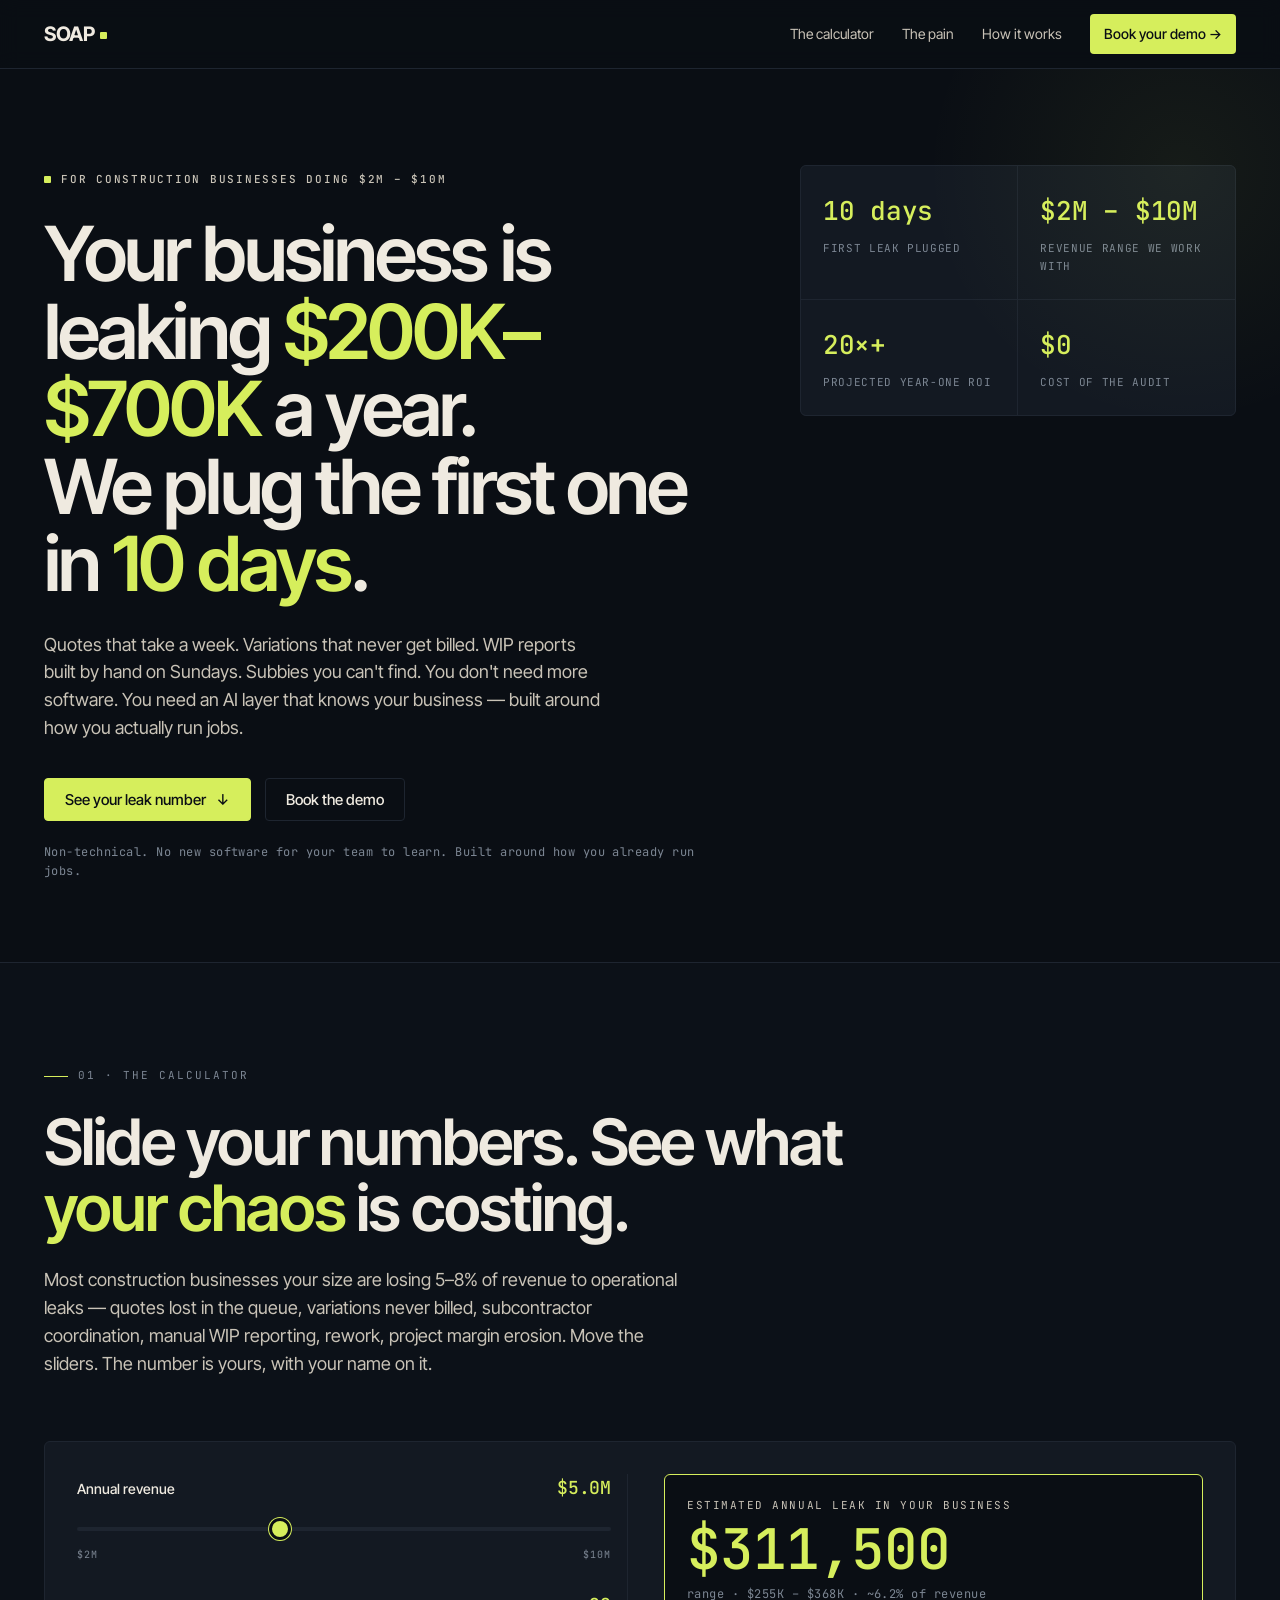
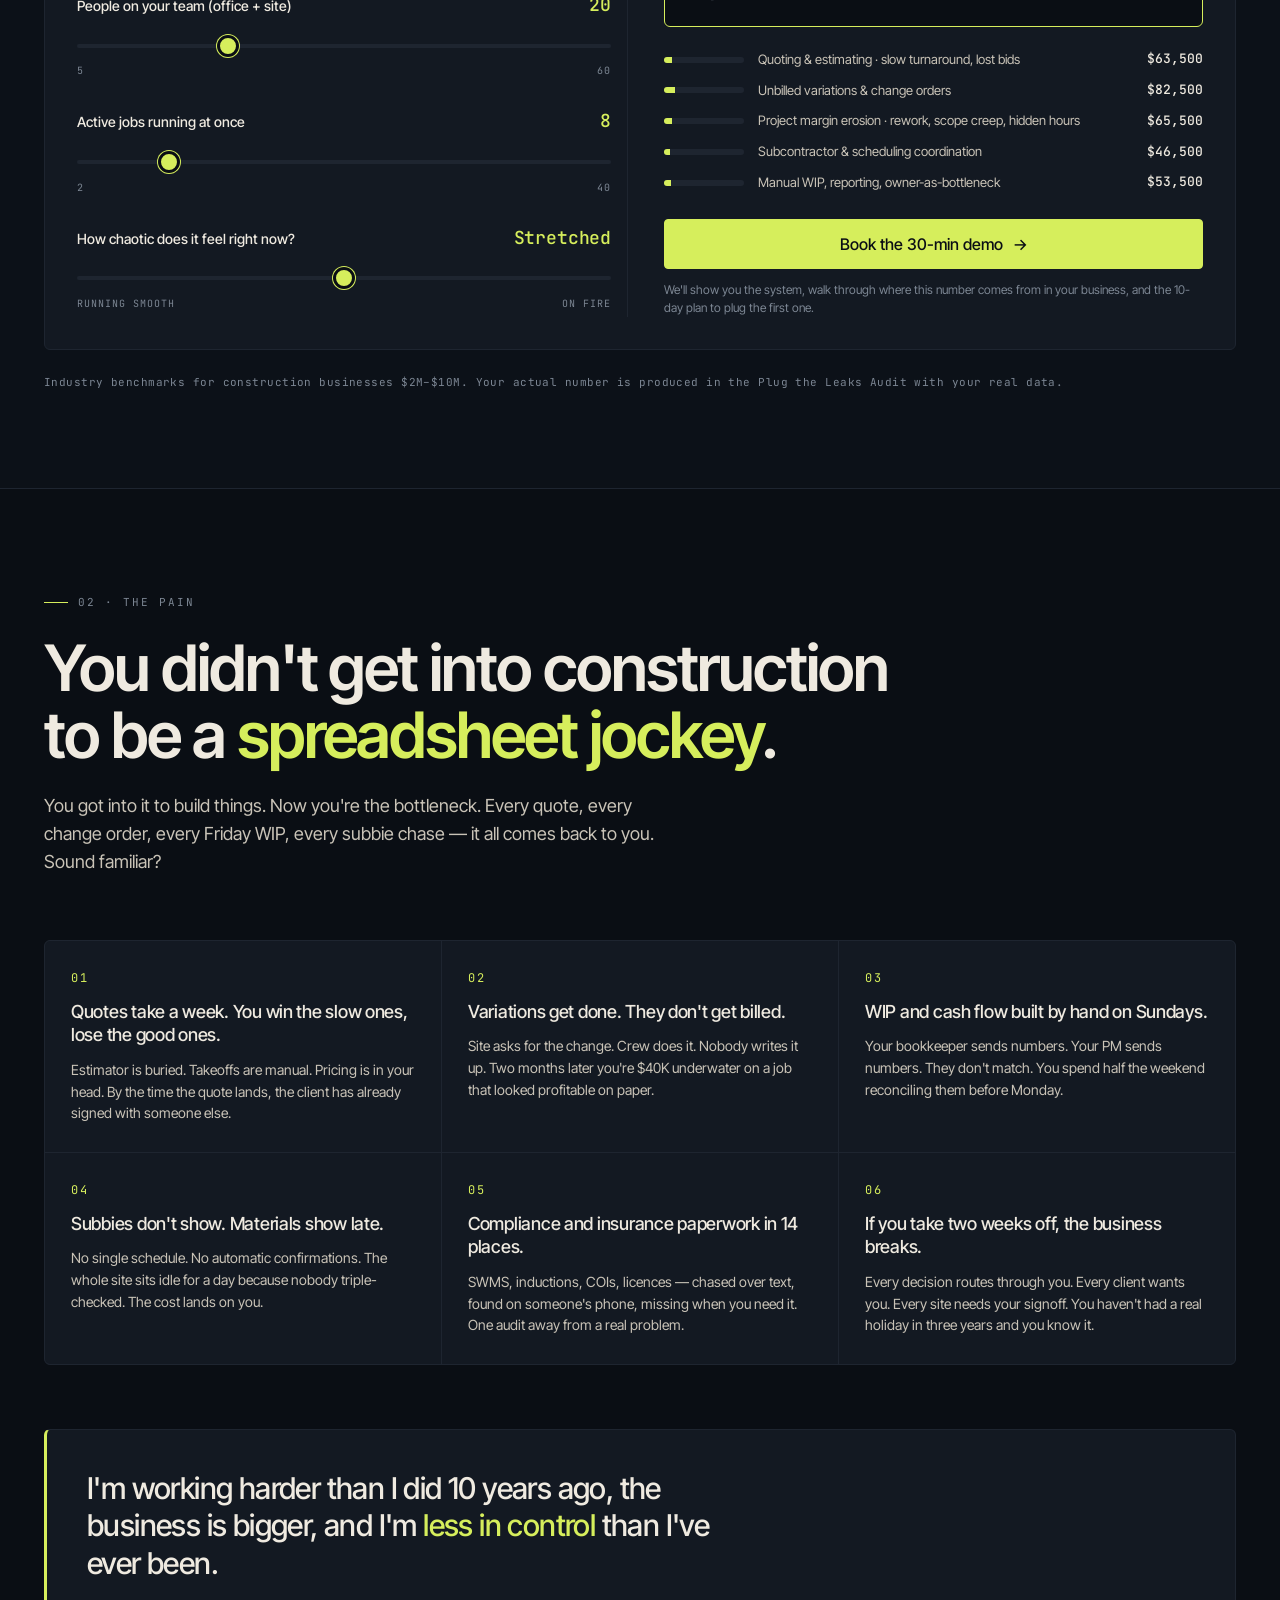
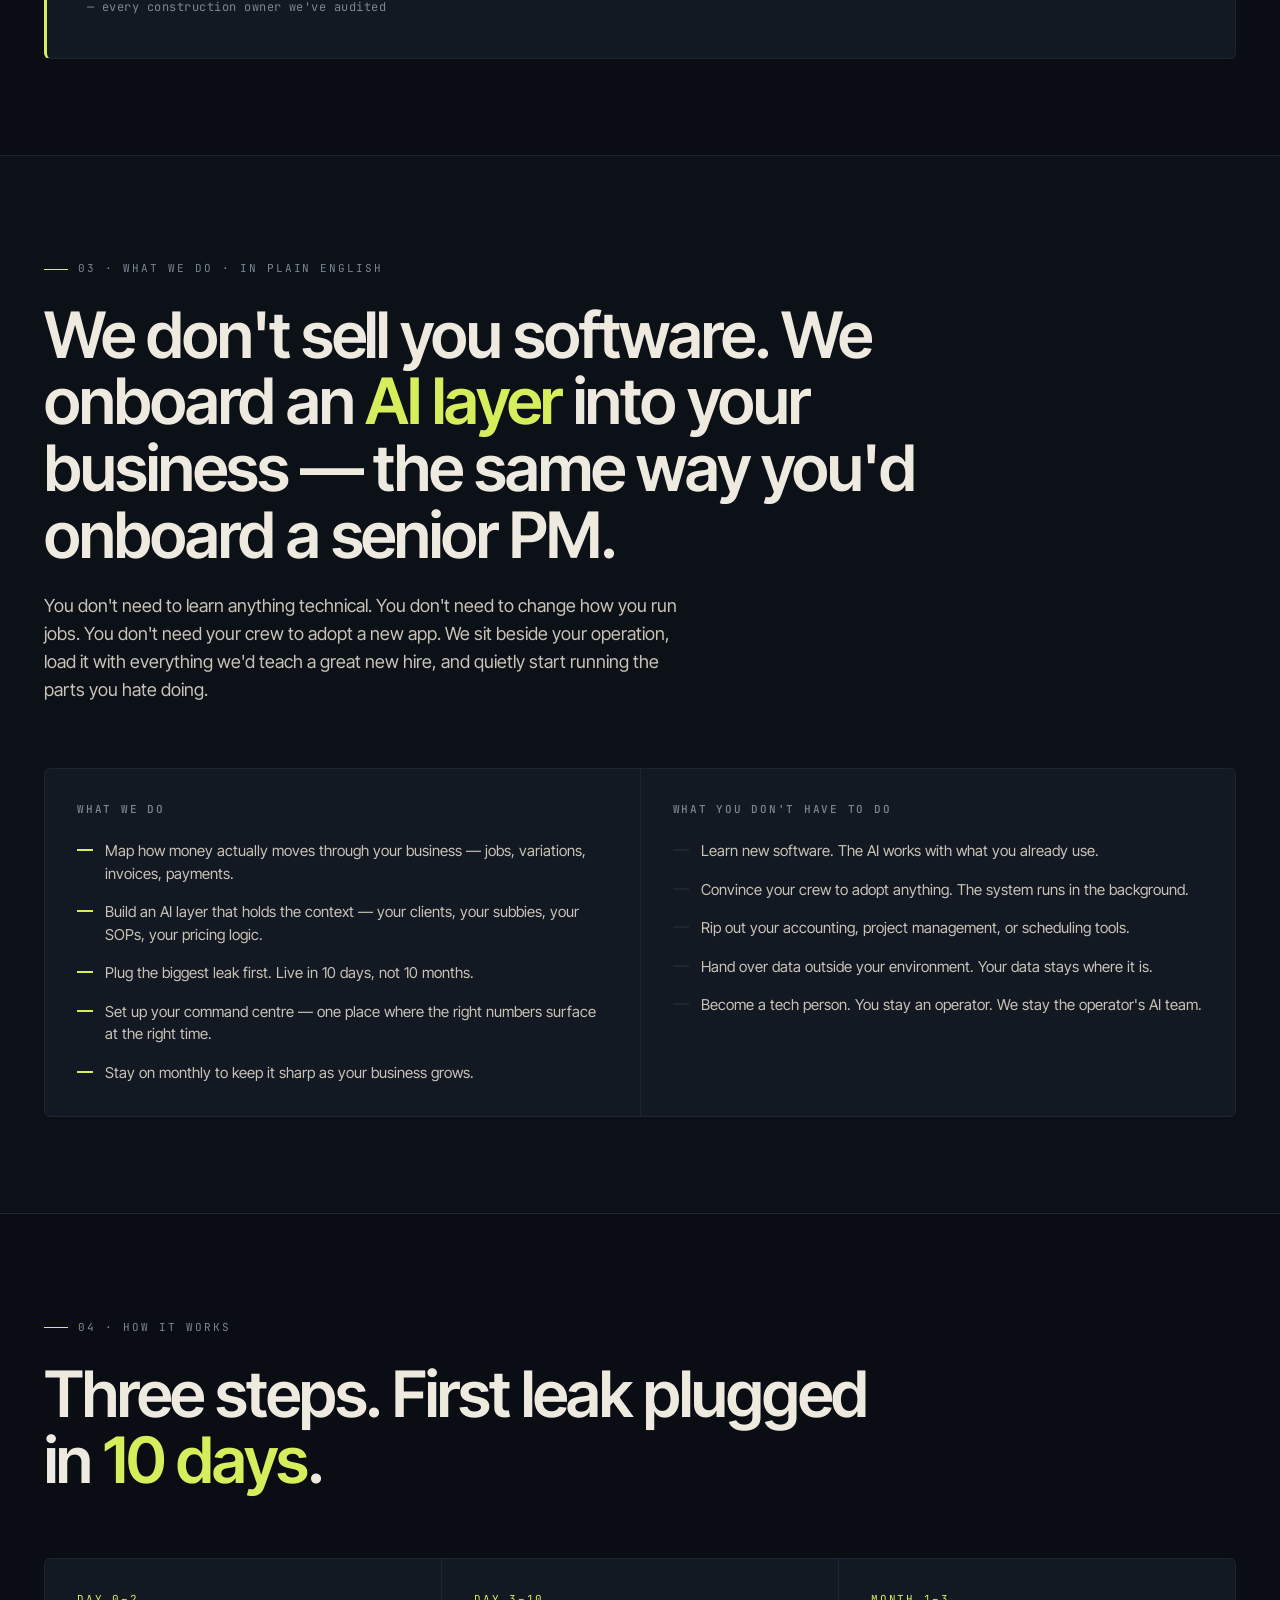
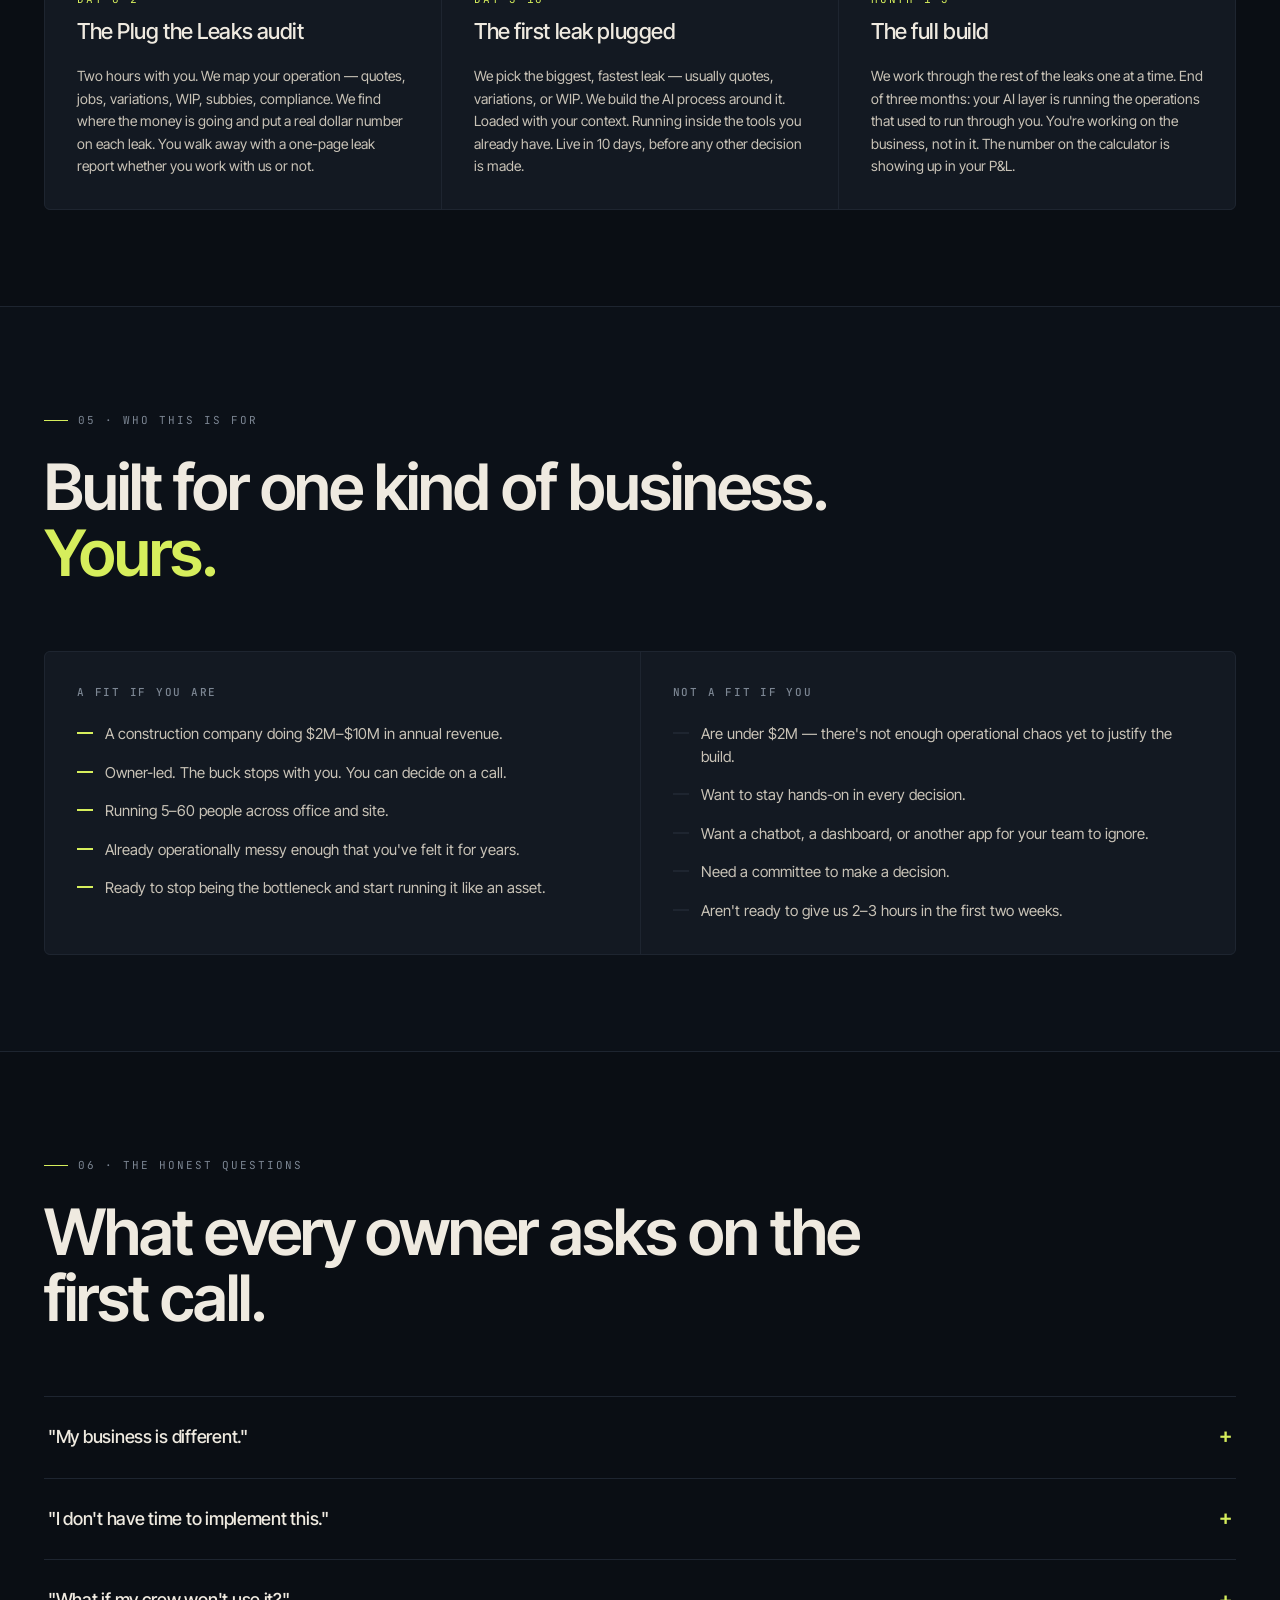
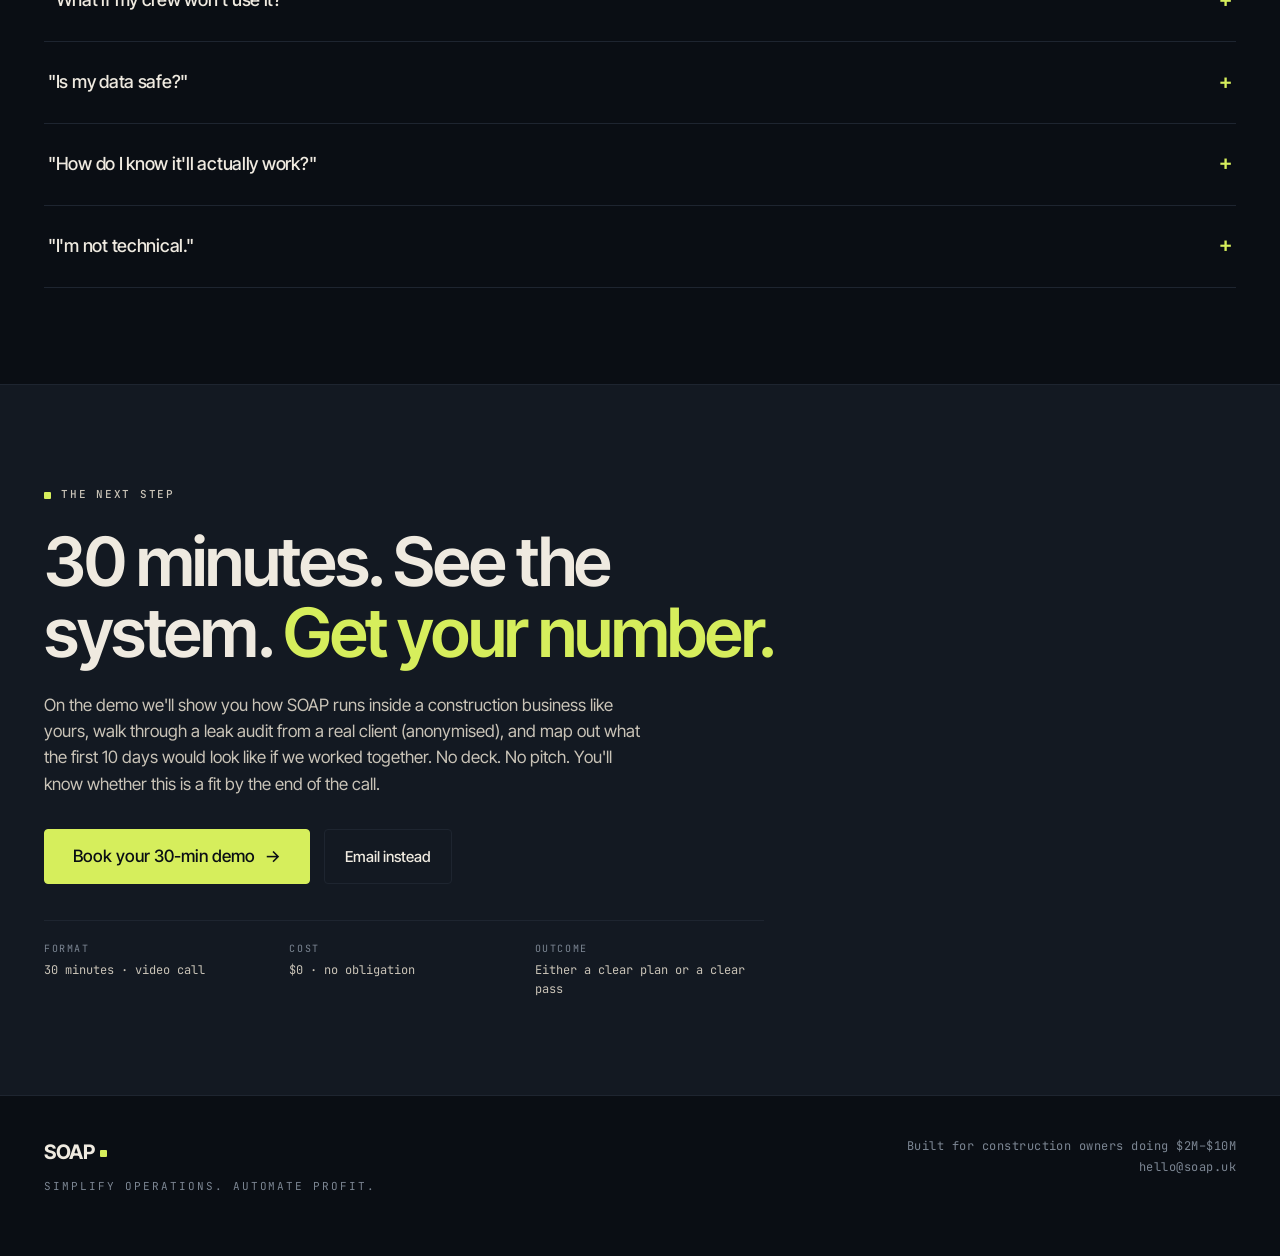
==== index.html @ cb1579fe "Initial commit: SOAP landing page for soap-ai.com Source files (HTML/CSS/assets), Dockerfile, local " ====
<!DOCTYPE html>
<html lang="en">
<head>
<meta charset="utf-8" />
<meta name="viewport" content="width=device-width, initial-scale=1" />
<title>SOAP — AI operations for construction businesses doing $2M–$10M</title>
<meta name="description" content="The construction company's leak audit. Slide your numbers, see what your chaos is costing, and plug the first leak in as little as 10 days. Non-technical. Owner-friendly." />
<meta property="og:title" content="Your construction business is leaking $200K–$700K a year. We plug it in 10 days." />
<meta property="og:description" content="For founder-led construction companies doing $2M–$10M. See your leak number live, then book a 30-minute demo." />

<link rel="icon" type="image/svg+xml" href="assets/logo/favicon.svg" />
<link rel="apple-touch-icon" href="assets/logo/apple-touch-icon.svg" />

<link rel="preconnect" href="https://fonts.googleapis.com">
<link rel="preconnect" href="https://fonts.gstatic.com" crossorigin>
<link href="https://fonts.googleapis.com/css2?family=Inter+Tight:wght@400;500;600;700&family=JetBrains+Mono:wght@400;500&display=swap" rel="stylesheet">

<link rel="stylesheet" href="styles.css" />
</head>
<body>

<!-- ===================== TOP NAV ===================== -->
<header class="topbar">
  <div class="topbar__inner">
    <a href="#top" class="topbar__brand">
      <span class="wm">SOAP<span class="wm-pip"></span></span>
    </a>
    <nav class="topbar__nav">
      <a href="#calculator">The calculator</a>
      <a href="#pain">The pain</a>
      <a href="#how">How it works</a>
      <a href="#book" class="topbar__cta">Book your demo →</a>
    </nav>
  </div>
</header>

<main id="top">

<!-- ===================== HERO ===================== -->
<section class="hero">
  <div class="container">
    <div class="hero__grid">
      <div class="hero__copy">
        <span class="eyebrow"><span class="pip"></span>For construction businesses doing $2M – $10M</span>
        <h1 class="hero__title">
          Your business is leaking <span class="signal">$200K–$700K</span> a year.<br>
          We plug the first one in <span class="signal">10 days</span>.
        </h1>
        <p class="hero__sub">
          Quotes that take a week. Variations that never get billed. WIP reports built by hand on Sundays. Subbies you can't find. You don't need more software. You need an AI layer that knows your business — built around how you actually run jobs.
        </p>
        <div class="hero__actions">
          <a href="#calculator" class="btn btn--primary">See your leak number <span class="arrow">↓</span></a>
          <a href="#book" class="btn btn--ghost">Book the demo</a>
        </div>
        <p class="hero__attr">Non-technical. No new software for your team to learn. Built around how you already run jobs.</p>
      </div>

      <div class="hero__stats">
        <div class="stat"><div class="v">10 days</div><div class="l">First leak plugged</div></div>
        <div class="stat"><div class="v">$2M – $10M</div><div class="l">Revenue range we work with</div></div>
        <div class="stat"><div class="v">20×+</div><div class="l">Projected year-one ROI</div></div>
        <div class="stat"><div class="v">$0</div><div class="l">Cost of the audit</div></div>
      </div>
    </div>
  </div>
</section>

<!-- ===================== THE CALCULATOR ===================== -->
<section id="calculator" class="section section--alt">
  <div class="container">
    <div class="section__num">01 · The calculator</div>
    <h2 class="section__h">
      Slide your numbers. See what <span class="signal">your chaos</span> is costing.
    </h2>
    <p class="lead">
      Most construction businesses your size are losing 5–8% of revenue to operational leaks — quotes lost in the queue, variations never billed, subcontractor coordination, manual WIP reporting, rework, project margin erosion. Move the sliders. The number is yours, with your name on it.
    </p>

    <div class="calc">
      <div class="calc__inputs">

        <div class="slider">
          <div class="slider__head">
            <label for="revenue" class="slider__label">Annual revenue</label>
            <div class="slider__value mono" id="revenueOut">$5.0M</div>
          </div>
          <input type="range" id="revenue" min="2" max="10" step="0.1" value="5" />
          <div class="slider__scale"><span>$2M</span><span>$10M</span></div>
        </div>

        <div class="slider">
          <div class="slider__head">
            <label for="team" class="slider__label">People on your team (office + site)</label>
            <div class="slider__value mono" id="teamOut">20</div>
          </div>
          <input type="range" id="team" min="5" max="60" step="1" value="20" />
          <div class="slider__scale"><span>5</span><span>60</span></div>
        </div>

        <div class="slider">
          <div class="slider__head">
            <label for="jobs" class="slider__label">Active jobs running at once</label>
            <div class="slider__value mono" id="jobsOut">8</div>
          </div>
          <input type="range" id="jobs" min="2" max="40" step="1" value="8" />
          <div class="slider__scale"><span>2</span><span>40</span></div>
        </div>

        <div class="slider">
          <div class="slider__head">
            <label for="margin" class="slider__label">How chaotic does it feel right now?</label>
            <div class="slider__value mono" id="marginOut">Stretched</div>
          </div>
          <input type="range" id="margin" min="1" max="5" step="1" value="3" />
          <div class="slider__scale"><span>Running smooth</span><span>On fire</span></div>
        </div>

      </div>

      <div class="calc__output">
        <div class="calc__readout">
          <div class="calc__readout-label">Estimated annual leak in your business</div>
          <div class="calc__readout-figure mono" id="leakOut">$310,000</div>
          <div class="calc__readout-sub mono" id="leakRange">range · $250K – $370K</div>
        </div>

        <div class="calc__breakdown" id="breakdownOut">
          <!-- populated by JS -->
        </div>

        <div class="calc__cta">
          <a href="#book" class="btn btn--primary btn--lg">Book the 30-min demo <span class="arrow">→</span></a>
          <p class="calc__note">We'll show you the system, walk through where this number comes from in your business, and the 10-day plan to plug the first one.</p>
        </div>
      </div>
    </div>

    <p class="calc__disclaimer mono">Industry benchmarks for construction businesses $2M–$10M. Your actual number is produced in the Plug the Leaks Audit with your real data.</p>
  </div>
</section>

<!-- ===================== THE PAIN ===================== -->
<section id="pain" class="section">
  <div class="container">
    <div class="section__num">02 · The pain</div>
    <h2 class="section__h">
      You didn't get into construction to be a <span class="signal">spreadsheet jockey</span>.
    </h2>
    <p class="lead">
      You got into it to build things. Now you're the bottleneck. Every quote, every change order, every Friday WIP, every subbie chase — it all comes back to you. Sound familiar?
    </p>

    <div class="pain-grid">
      <div class="pain">
        <div class="pain__num mono">01</div>
        <div class="pain__title">Quotes take a week. You win the slow ones, lose the good ones.</div>
        <div class="pain__body">Estimator is buried. Takeoffs are manual. Pricing is in your head. By the time the quote lands, the client has already signed with someone else.</div>
      </div>
      <div class="pain">
        <div class="pain__num mono">02</div>
        <div class="pain__title">Variations get done. They don't get billed.</div>
        <div class="pain__body">Site asks for the change. Crew does it. Nobody writes it up. Two months later you're $40K underwater on a job that looked profitable on paper.</div>
      </div>
      <div class="pain">
        <div class="pain__num mono">03</div>
        <div class="pain__title">WIP and cash flow built by hand on Sundays.</div>
        <div class="pain__body">Your bookkeeper sends numbers. Your PM sends numbers. They don't match. You spend half the weekend reconciling them before Monday.</div>
      </div>
      <div class="pain">
        <div class="pain__num mono">04</div>
        <div class="pain__title">Subbies don't show. Materials show late.</div>
        <div class="pain__body">No single schedule. No automatic confirmations. The whole site sits idle for a day because nobody triple-checked. The cost lands on you.</div>
      </div>
      <div class="pain">
        <div class="pain__num mono">05</div>
        <div class="pain__title">Compliance and insurance paperwork in 14 places.</div>
        <div class="pain__body">SWMS, inductions, COIs, licences — chased over text, found on someone's phone, missing when you need it. One audit away from a real problem.</div>
      </div>
      <div class="pain">
        <div class="pain__num mono">06</div>
        <div class="pain__title">If you take two weeks off, the business breaks.</div>
        <div class="pain__body">Every decision routes through you. Every client wants you. Every site needs your signoff. You haven't had a real holiday in three years and you know it.</div>
      </div>
    </div>

    <div class="pull">
      <span class="pull__mark">"</span>
      <p class="pull__text">I'm working harder than I did 10 years ago, the business is bigger, and I'm <span class="signal">less in control</span> than I've ever been.</p>
      <div class="pull__attr">— every construction owner we've audited</div>
    </div>
  </div>
</section>

<!-- ===================== WHAT WE DO (NON-TECHNICAL) ===================== -->
<section class="section section--alt">
  <div class="container">
    <div class="section__num">03 · What we do · in plain English</div>
    <h2 class="section__h">
      We don't sell you software. We onboard an <span class="signal">AI layer</span> into your business — the same way you'd onboard a senior PM.
    </h2>
    <p class="lead">
      You don't need to learn anything technical. You don't need to change how you run jobs. You don't need your crew to adopt a new app. We sit beside your operation, load it with everything we'd teach a great new hire, and quietly start running the parts you hate doing.
    </p>

    <div class="do-grid">
      <div class="do-col">
        <h4 class="do-col__h">What we do</h4>
        <ul class="do-col__list do-col__list--yes">
          <li>Map how money actually moves through your business — jobs, variations, invoices, payments.</li>
          <li>Build an AI layer that holds the context — your clients, your subbies, your SOPs, your pricing logic.</li>
          <li>Plug the biggest leak first. Live in 10 days, not 10 months.</li>
          <li>Set up your command centre — one place where the right numbers surface at the right time.</li>
          <li>Stay on monthly to keep it sharp as your business grows.</li>
        </ul>
      </div>
      <div class="do-col">
        <h4 class="do-col__h">What you don't have to do</h4>
        <ul class="do-col__list do-col__list--no">
          <li>Learn new software. The AI works with what you already use.</li>
          <li>Convince your crew to adopt anything. The system runs in the background.</li>
          <li>Rip out your accounting, project management, or scheduling tools.</li>
          <li>Hand over data outside your environment. Your data stays where it is.</li>
          <li>Become a tech person. You stay an operator. We stay the operator's AI team.</li>
        </ul>
      </div>
    </div>
  </div>
</section>

<!-- ===================== HOW IT WORKS ===================== -->
<section id="how" class="section">
  <div class="container">
    <div class="section__num">04 · How it works</div>
    <h2 class="section__h">
      Three steps. First leak plugged in <span class="signal">10 days</span>.
    </h2>

    <div class="steps">
      <div class="step">
        <div class="step__head">
          <span class="step__num mono">Day 0–2</span>
          <h3 class="step__title">The Plug the Leaks audit</h3>
        </div>
        <p class="step__body">Two hours with you. We map your operation — quotes, jobs, variations, WIP, subbies, compliance. We find where the money is going and put a real dollar number on each leak. You walk away with a one-page leak report whether you work with us or not.</p>
      </div>

      <div class="step">
        <div class="step__head">
          <span class="step__num mono">Day 3–10</span>
          <h3 class="step__title">The first leak plugged</h3>
        </div>
        <p class="step__body">We pick the biggest, fastest leak — usually quotes, variations, or WIP. We build the AI process around it. Loaded with your context. Running inside the tools you already have. Live in 10 days, before any other decision is made.</p>
      </div>

      <div class="step">
        <div class="step__head">
          <span class="step__num mono">Month 1–3</span>
          <h3 class="step__title">The full build</h3>
        </div>
        <p class="step__body">We work through the rest of the leaks one at a time. End of three months: your AI layer is running the operations that used to run through you. You're working on the business, not in it. The number on the calculator is showing up in your P&amp;L.</p>
      </div>
    </div>
  </div>
</section>

<!-- ===================== WHO IT'S FOR ===================== -->
<section class="section section--alt">
  <div class="container">
    <div class="section__num">05 · Who this is for</div>
    <h2 class="section__h">
      Built for one kind of business. <span class="signal">Yours.</span>
    </h2>

    <div class="do-grid">
      <div class="do-col">
        <h4 class="do-col__h">A fit if you are</h4>
        <ul class="do-col__list do-col__list--yes">
          <li>A construction company doing $2M–$10M in annual revenue.</li>
          <li>Owner-led. The buck stops with you. You can decide on a call.</li>
          <li>Running 5–60 people across office and site.</li>
          <li>Already operationally messy enough that you've felt it for years.</li>
          <li>Ready to stop being the bottleneck and start running it like an asset.</li>
        </ul>
      </div>
      <div class="do-col">
        <h4 class="do-col__h">Not a fit if you</h4>
        <ul class="do-col__list do-col__list--no">
          <li>Are under $2M — there's not enough operational chaos yet to justify the build.</li>
          <li>Want to stay hands-on in every decision.</li>
          <li>Want a chatbot, a dashboard, or another app for your team to ignore.</li>
          <li>Need a committee to make a decision.</li>
          <li>Aren't ready to give us 2–3 hours in the first two weeks.</li>
        </ul>
      </div>
    </div>
  </div>
</section>

<!-- ===================== OBJECTIONS / FAQ ===================== -->
<section class="section">
  <div class="container">
    <div class="section__num">06 · The honest questions</div>
    <h2 class="section__h">
      What every owner asks on the first call.
    </h2>

    <div class="faq">
      <details class="faq__item">
        <summary class="faq__q">"My business is different."</summary>
        <div class="faq__a">That's exactly why we don't sell generic AI tools. Every build is shaped around how your specific business runs — your subbies, your clients, your pricing logic, your SOPs. Generic tools give generic outputs. We build around how you actually work.</div>
      </details>
      <details class="faq__item">
        <summary class="faq__q">"I don't have time to implement this."</summary>
        <div class="faq__a">We need 2–3 hours of your time in week one. After that we run the build. The system saves you time — it does not cost it. If you can't find 2 hours in a fortnight, this isn't the right time.</div>
      </details>
      <details class="faq__item">
        <summary class="faq__q">"What if my crew won't use it?"</summary>
        <div class="faq__a">They don't have to. The AI layer runs in the background of the tools your team already uses — email, your project management software, your accounting system. We don't ask people to adopt a new app. The adoption problem is the whole reason most software fails on a construction site.</div>
      </details>
      <details class="faq__item">
        <summary class="faq__q">"Is my data safe?"</summary>
        <div class="faq__a">Yes. We work inside your existing systems. Your data does not leave your environment. We sign whatever your lawyer wants signed.</div>
      </details>
      <details class="faq__item">
        <summary class="faq__q">"How do I know it'll actually work?"</summary>
        <div class="faq__a">Because the audit puts a dollar number on the leaks before you sign anything. If we identify $300K of annual leaks and the build costs $20K, the ROI case is made on paper. If we can't find leaks worth more than the build, we tell you straight and refer you elsewhere.</div>
      </details>
      <details class="faq__item">
        <summary class="faq__q">"I'm not technical."</summary>
        <div class="faq__a">Good. Neither are most of our clients. The whole point of SOAP is that you stay the operator and we run the AI side. You'll never touch a line of code, configure a tool, or learn a new piece of software. You ask questions, we run the build.</div>
      </details>
    </div>
  </div>
</section>

<!-- ===================== BOOK THE DEMO ===================== -->
<section id="book" class="section section--book">
  <div class="container">
    <div class="book">
      <span class="eyebrow"><span class="pip"></span>The next step</span>
      <h2 class="book__h">
        30 minutes. See the system. <span class="signal">Get your number.</span>
      </h2>
      <p class="book__sub">
        On the demo we'll show you how SOAP runs inside a construction business like yours, walk through a leak audit from a real client (anonymised), and map out what the first 10 days would look like if we worked together. No deck. No pitch. You'll know whether this is a fit by the end of the call.
      </p>

      <div class="book__actions">
        <a href="https://calendly.com/soap-demo/30min" target="_blank" rel="noopener" class="btn btn--primary btn--xl">Book your 30-min demo <span class="arrow">→</span></a>
        <a href="mailto:hello@soap.uk?subject=Construction%20demo%20request" class="btn btn--ghost">Email instead</a>
      </div>

      <div class="book__meta mono">
        <div><span class="lbl">format</span> 30 minutes · video call</div>
        <div><span class="lbl">cost</span> $0 · no obligation</div>
        <div><span class="lbl">outcome</span> Either a clear plan or a clear pass</div>
      </div>
    </div>
  </div>
</section>

<footer class="footer">
  <div class="container footer__inner">
    <div class="footer__brand">
      <span class="wm">SOAP<span class="wm-pip"></span></span>
      <div class="footer__tag mono">Simplify Operations. Automate Profit.</div>
    </div>
    <div class="footer__meta mono">
      Built for construction owners doing $2M–$10M<br>
      hello@soap.uk
    </div>
  </div>
</footer>

</main>

<script>
(function(){
  const revenueIn = document.getElementById('revenue');
  const teamIn = document.getElementById('team');
  const jobsIn = document.getElementById('jobs');
  const marginIn = document.getElementById('margin');

  const revenueOut = document.getElementById('revenueOut');
  const teamOut = document.getElementById('teamOut');
  const jobsOut = document.getElementById('jobsOut');
  const marginOut = document.getElementById('marginOut');

  const leakOut = document.getElementById('leakOut');
  const leakRange = document.getElementById('leakRange');
  const breakdownOut = document.getElementById('breakdownOut');

  const chaosLabels = ['Running smooth','Pretty tight','Stretched','Stressed','On fire'];

  function fmt(n){
    if(n>=1e6) return '$'+(n/1e6).toFixed(1)+'M';
    if(n>=1e3) return '$'+Math.round(n/1e3)+'K';
    return '$'+Math.round(n);
  }
  function fmtFull(n){
    return '$'+Math.round(n).toLocaleString('en-US');
  }

  function recalc(){
    const revenue = parseFloat(revenueIn.value) * 1e6;
    const team = parseInt(teamIn.value, 10);
    const jobs = parseInt(jobsIn.value, 10);
    const chaos = parseInt(marginIn.value, 10);

    revenueOut.textContent = '$'+parseFloat(revenueIn.value).toFixed(1)+'M';
    teamOut.textContent = team;
    jobsOut.textContent = jobs;
    marginOut.textContent = chaosLabels[chaos-1];

    // Leak model — five construction-specific buckets, each as % of revenue
    // tuned so a $5M, 20 person, 8 jobs, chaos 3 lands near 6.2% (~$310K)
    const chaosBoost = (chaos - 3) * 0.005;       // ±1% across the chaos range
    const teamBoost  = Math.max(0, (team - 15)) * 0.0003; // bigger team = more coordination leak
    const jobsBoost  = Math.max(0, (jobs - 6))  * 0.0008; // more concurrent jobs = more scheduling leak

    const buckets = [
      { label: 'Quoting & estimating · slow turnaround, lost bids',          base: 0.012, jobsW: 0.0002, chaosW: 0.0015 },
      { label: 'Unbilled variations & change orders',                          base: 0.015, jobsW: 0.0006, chaosW: 0.0010 },
      { label: 'Project margin erosion · rework, scope creep, hidden hours',   base: 0.012, jobsW: 0.0004, chaosW: 0.0020 },
      { label: 'Subcontractor & scheduling coordination',                      base: 0.008, jobsW: 0.0005, chaosW: 0.0008 },
      { label: 'Manual WIP, reporting, owner-as-bottleneck',                   base: 0.010, jobsW: 0.0002, chaosW: 0.0010 }
    ];

    let total = 0;
    const rows = buckets.map(b => {
      const pct = b.base + (jobs - 6) * Math.max(0, b.jobsW) + (chaos - 3) * b.chaosW + teamBoost/5;
      const cleanPct = Math.max(0.004, pct);
      const dollars = revenue * cleanPct;
      total += dollars;
      return { label: b.label, pct: cleanPct, dollars };
    });

    leakOut.textContent = fmtFull(total);
    leakRange.textContent = 'range · ' + fmt(total*0.82) + ' – ' + fmt(total*1.18) + ' · ~' + ((total/revenue)*100).toFixed(1) + '% of revenue';

    breakdownOut.innerHTML = rows.map(r => `
      <div class="bd__row">
        <div class="bd__bar"><div class="bd__bar-fill" style="width:${Math.min(100, r.pct*100*8)}%"></div></div>
        <div class="bd__label">${r.label}</div>
        <div class="bd__value mono">${fmtFull(r.dollars)}</div>
      </div>
    `).join('');
  }

  [revenueIn, teamIn, jobsIn, marginIn].forEach(el => el.addEventListener('input', recalc));
  recalc();
})();
</script>

</body>
</html>
---- styles.css ----
/* ============================================================
   SOAP — Construction landing page
   Brand: Ink #0A0E14 · Bone #EFEAE0 · Signal #D6EE5C
   Type:  Inter Tight (display/body) · JetBrains Mono (numerics)
   ============================================================ */

:root{
  --ink:        #0A0E14;
  --slate:      #131922;
  --carbon:     #1E2530;
  --bone:       #EFEAE0;
  --bone-mute:  #C9C3B7;
  --mist:       #7C8693;
  --signal:     #D6EE5C;
  --signal-d:   #BCD146;

  --display: 'Inter Tight', system-ui, -apple-system, sans-serif;
  --mono:    'JetBrains Mono', ui-monospace, Menlo, monospace;

  --s-1: 4px;
  --s-2: 8px;
  --s-3: 16px;
  --s-4: 24px;
  --s-5: 40px;
  --s-6: 64px;
  --s-7: 96px;
  --s-8: 128px;

  --maxw: 1240px;
  --radius: 6px;
  --hair: 1px solid var(--carbon);
}

*{box-sizing:border-box; margin:0; padding:0;}
html,body{background:var(--ink); color:var(--bone); font-family:var(--display); font-weight:400; font-size:16px; line-height:1.6; -webkit-font-smoothing:antialiased;}
a{color:inherit; text-decoration:none;}
img{max-width:100%; display:block;}
em{font-style:normal; color:var(--signal);}

.container{
  max-width: var(--maxw);
  margin: 0 auto;
  padding: 0 24px;
  width: 100%;
}

.mono{font-family:var(--mono); font-variant-numeric: tabular-nums; letter-spacing:0;}
.signal{color:var(--signal);}

/* ===================== TOP NAV ===================== */
.topbar{
  position: sticky; top:0; z-index:50;
  background: rgba(10,14,20,0.86);
  backdrop-filter: blur(10px);
  border-bottom: var(--hair);
}
.topbar__inner{
  max-width: var(--maxw);
  margin:0 auto;
  padding: 14px 24px;
  display:flex; align-items:center; justify-content:space-between;
}
.topbar__brand{display:inline-flex; align-items:center; gap:6px;}
.wm{font-family:var(--display); font-weight:700; font-size:20px; letter-spacing:-0.025em; color:var(--bone); display:inline-flex; align-items:center;}
.wm-pip{display:inline-block; width:7px; height:7px; background:var(--signal); margin-left:6px; margin-top:2px; vertical-align: 0.04em; border-radius:1px;}
.topbar__nav{display:flex; align-items:center; gap:28px; font-size:14px; color:var(--bone-mute);}
.topbar__nav a{transition: color .15s ease;}
.topbar__nav a:hover{color:var(--bone);}
.topbar__cta{
  background: var(--signal);
  color: var(--ink) !important;
  padding: 9px 14px;
  border-radius: 4px;
  font-weight: 500;
}
.topbar__cta:hover{background:var(--signal-d);}

@media (max-width: 740px){
  .topbar__nav a:not(.topbar__cta){display:none;}
}

/* ===================== TYPOGRAPHY ===================== */
.eyebrow{
  display:inline-flex; align-items:center; gap:10px;
  font-family: var(--mono);
  font-size: 11px;
  letter-spacing: 0.16em;
  text-transform: uppercase;
  color: var(--bone-mute);
  font-weight: 500;
}
.pip{display:inline-block; width:7px; height:7px; background:var(--signal); border-radius:1px;}

.section__num{
  font-family:var(--mono);
  font-size:11px;
  letter-spacing:0.18em;
  text-transform:uppercase;
  color:var(--mist);
  margin-bottom: 24px;
  display:inline-flex; align-items:center; gap:10px;
}
.section__num::before{
  content:""; display:inline-block; width:24px; height:1px; background:var(--signal);
}
.section__h{
  font-family: var(--display);
  font-weight: 600;
  font-size: clamp(36px, 5vw, 64px);
  line-height: 1.04;
  letter-spacing: -0.032em;
  max-width: 22ch;
  color: var(--bone);
}
.lead{
  margin-top: 24px;
  font-size: 18px;
  line-height: 1.55;
  color: var(--bone-mute);
  max-width: 64ch;
}

/* ===================== BUTTONS ===================== */
.btn{
  display:inline-flex; align-items:center; gap:10px;
  font-family: var(--display);
  font-weight:500;
  font-size:15px;
  padding: 13px 20px;
  border-radius: 4px;
  border: 1px solid transparent;
  transition: transform .12s ease, background .15s ease, border-color .15s ease;
  cursor: pointer;
  line-height: 1;
}
.btn .arrow{transition: transform .15s ease;}
.btn:hover .arrow{transform: translateX(3px);}
.btn--primary{background: var(--signal); color: var(--ink); border-color: var(--signal);}
.btn--primary:hover{background: var(--signal-d); border-color: var(--signal-d);}
.btn--ghost{background: transparent; color: var(--bone); border-color: var(--carbon);}
.btn--ghost:hover{border-color: var(--bone-mute);}
.btn--lg{padding: 16px 24px; font-size: 16px;}
.btn--xl{padding: 18px 28px; font-size: 17px;}

/* ===================== SECTIONS ===================== */
.section{
  padding: var(--s-7) 0;
  border-top: var(--hair);
}
.section--alt{background: #0C1118;}
.section--book{background: var(--slate); border-top: var(--hair);}

/* ===================== HERO ===================== */
.hero{
  padding: 96px 0 80px;
  position: relative;
  overflow:hidden;
}
.hero::before{
  content:"";
  position:absolute;
  top:-200px; right:-200px;
  width:600px; height:600px;
  background: radial-gradient(circle, rgba(214,238,92,0.06) 0%, rgba(214,238,92,0) 60%);
  pointer-events:none;
}
.hero__grid{
  display:grid;
  grid-template-columns: 1.55fr 1fr;
  gap: 80px;
  align-items: start;
}
.hero__copy{}
.hero__title{
  font-family: var(--display);
  font-weight: 600;
  font-size: clamp(40px, 6vw, 76px);
  line-height: 1.02;
  letter-spacing: -0.038em;
  margin-top: 24px;
  max-width: 18ch;
}
.hero__sub{
  margin-top: 28px;
  font-size: 18px;
  line-height: 1.55;
  color: var(--bone-mute);
  max-width: 56ch;
}
.hero__actions{
  margin-top: 36px;
  display:flex; gap:14px; flex-wrap:wrap;
}
.hero__attr{
  margin-top: 22px;
  font-family: var(--mono);
  font-size: 12px;
  letter-spacing: 0.04em;
  color: var(--mist);
}
.hero__stats{
  display:grid;
  grid-template-columns: 1fr 1fr;
  gap: 1px;
  background: var(--carbon);
  border: var(--hair);
  border-radius: var(--radius);
  overflow: hidden;
}
.stat{
  background: var(--slate);
  padding: 24px 22px;
}
.stat .v{
  font-family: var(--mono);
  font-weight: 500;
  font-size: 26px;
  color: var(--signal);
  letter-spacing: -0.01em;
}
.stat .l{
  margin-top: 8px;
  font-family: var(--mono);
  font-size: 11px;
  color: var(--mist);
  letter-spacing: 0.06em;
  text-transform: uppercase;
}

@media (max-width: 980px){
  .hero__grid{grid-template-columns: 1fr; gap: 48px;}
  .hero__stats{grid-template-columns: 1fr 1fr;}
}

/* ===================== CALCULATOR ===================== */
.calc{
  margin-top: var(--s-6);
  display:grid;
  grid-template-columns: 1fr 1fr;
  gap: 24px;
  background: var(--slate);
  border: var(--hair);
  border-radius: var(--radius);
  padding: 32px;
}
.calc__inputs{
  display:flex; flex-direction:column; gap: 28px;
  padding-right: 16px;
  border-right: var(--hair);
}

.slider{}
.slider__head{display:flex; justify-content:space-between; align-items:baseline; margin-bottom: 10px;}
.slider__label{font-size:14px; color:var(--bone); font-weight:500;}
.slider__value{
  font-size: 18px;
  color: var(--signal);
  font-weight: 500;
  letter-spacing: -0.01em;
}
.slider__scale{display:flex; justify-content:space-between; margin-top: 8px; font-family:var(--mono); font-size:10px; letter-spacing:0.1em; color:var(--mist); text-transform: uppercase;}

input[type="range"]{
  -webkit-appearance:none; appearance:none;
  width:100%;
  height: 4px;
  background: var(--carbon);
  border-radius: 2px;
  outline: none;
  cursor: pointer;
}
input[type="range"]::-webkit-slider-thumb{
  -webkit-appearance:none; appearance:none;
  width: 22px; height: 22px;
  background: var(--signal);
  border: 3px solid var(--ink);
  border-radius: 50%;
  cursor: pointer;
  box-shadow: 0 0 0 1px var(--signal);
  transition: transform .12s ease;
}
input[type="range"]::-webkit-slider-thumb:hover{transform: scale(1.1);}
input[type="range"]::-moz-range-thumb{
  width: 22px; height: 22px;
  background: var(--signal);
  border: 3px solid var(--ink);
  border-radius: 50%;
  cursor: pointer;
}

.calc__output{
  display:flex; flex-direction:column; gap: 22px;
  padding-left: 12px;
}
.calc__readout{
  background: var(--ink);
  border: 1px solid var(--signal);
  border-radius: var(--radius);
  padding: 22px;
}
.calc__readout-label{
  font-family: var(--mono);
  font-size: 11px;
  letter-spacing: 0.14em;
  text-transform: uppercase;
  color: var(--bone-mute);
}
.calc__readout-figure{
  margin-top: 6px;
  font-size: clamp(38px, 5vw, 56px);
  color: var(--signal);
  font-weight: 500;
  letter-spacing: -0.02em;
  line-height: 1;
}
.calc__readout-sub{
  margin-top: 8px;
  font-size: 12px;
  color: var(--mist);
  letter-spacing: 0.04em;
}

.calc__breakdown{display:flex; flex-direction:column; gap:10px;}
.bd__row{
  display:grid;
  grid-template-columns: 80px 1fr auto;
  gap: 14px;
  align-items: center;
}
.bd__bar{
  height: 6px;
  background: var(--carbon);
  border-radius: 3px;
  overflow: hidden;
}
.bd__bar-fill{
  height: 100%;
  background: var(--signal);
  transition: width .25s ease;
}
.bd__label{font-size:13px; color:var(--bone-mute); line-height:1.35;}
.bd__value{font-size:13px; color:var(--bone); font-weight:500;}

.calc__cta{
  margin-top: 4px;
}
.calc__cta .btn{width:100%; justify-content:center;}
.calc__note{
  margin-top: 12px;
  font-size: 12px;
  color: var(--mist);
  line-height: 1.5;
}

.calc__disclaimer{
  margin-top: 24px;
  font-size: 11px;
  color: var(--mist);
  letter-spacing: 0.04em;
}

@media (max-width: 900px){
  .calc{grid-template-columns: 1fr; padding: 24px;}
  .calc__inputs{border-right:none; border-bottom: var(--hair); padding-right:0; padding-bottom: 28px;}
  .calc__output{padding-left:0;}
  .bd__row{grid-template-columns: 60px 1fr auto;}
}

/* ===================== PAIN ===================== */
.pain-grid{
  margin-top: var(--s-6);
  display:grid;
  grid-template-columns: repeat(3, 1fr);
  gap: 1px;
  background: var(--carbon);
  border: var(--hair);
  border-radius: var(--radius);
  overflow: hidden;
}
.pain{
  background: var(--slate);
  padding: 28px 26px;
  display:flex; flex-direction: column; gap: 12px;
}
.pain__num{
  font-size: 12px;
  color: var(--signal);
  letter-spacing: 0.14em;
}
.pain__title{
  font-family: var(--display);
  font-weight: 500;
  font-size: 18px;
  line-height: 1.3;
  letter-spacing: -0.015em;
  color: var(--bone);
}
.pain__body{
  font-size: 14px;
  color: var(--bone-mute);
  line-height: 1.55;
}

.pull{
  margin-top: var(--s-6);
  padding: 40px;
  border: 1px solid var(--carbon);
  border-left: 3px solid var(--signal);
  background: var(--slate);
  border-radius: var(--radius);
  position: relative;
}
.pull__mark{
  display:none;
}
.pull__text{
  font-family: var(--display);
  font-weight: 500;
  font-size: clamp(22px, 2.5vw, 30px);
  line-height: 1.25;
  letter-spacing: -0.02em;
  color: var(--bone);
  max-width: 36ch;
}
.pull__attr{
  margin-top: 16px;
  font-family: var(--mono);
  font-size: 12px;
  letter-spacing: 0.04em;
  color: var(--mist);
}

@media (max-width: 900px){
  .pain-grid{grid-template-columns: 1fr 1fr;}
}
@media (max-width: 600px){
  .pain-grid{grid-template-columns: 1fr;}
}

/* ===================== DO / DON'T ===================== */
.do-grid{
  margin-top: var(--s-6);
  display:grid;
  grid-template-columns: 1fr 1fr;
  gap: 1px;
  background: var(--carbon);
  border: var(--hair);
  border-radius: var(--radius);
  overflow: hidden;
}
.do-col{
  background: var(--slate);
  padding: 32px;
}
.do-col__h{
  font-family: var(--mono);
  font-size: 11px;
  letter-spacing: 0.16em;
  text-transform: uppercase;
  color: var(--mist);
  font-weight: 500;
  margin-bottom: 22px;
}
.do-col__list{
  list-style:none; padding:0; margin:0;
  display:flex; flex-direction:column; gap: 16px;
}
.do-col__list li{
  position: relative;
  padding-left: 28px;
  font-size: 15px;
  color: var(--bone-mute);
  line-height: 1.5;
}
.do-col__list li::before{
  content:"";
  position:absolute; left:0; top:9px;
  width: 16px; height: 2px;
}
.do-col__list--yes li::before{background: var(--signal);}
.do-col__list--no  li::before{background: var(--carbon);}

@media (max-width: 800px){
  .do-grid{grid-template-columns: 1fr;}
}

/* ===================== STEPS ===================== */
.steps{
  margin-top: var(--s-6);
  display:grid;
  grid-template-columns: repeat(3, 1fr);
  gap: 1px;
  background: var(--carbon);
  border: var(--hair);
  border-radius: var(--radius);
  overflow:hidden;
  counter-reset: step;
}
.step{
  background: var(--slate);
  padding: 32px;
  position: relative;
}
.step__head{
  display:flex; flex-direction:column; gap: 6px; margin-bottom: 16px;
}
.step__num{
  font-size: 11px;
  letter-spacing: 0.16em;
  text-transform: uppercase;
  color: var(--signal);
}
.step__title{
  font-family: var(--display);
  font-weight: 500;
  font-size: 22px;
  letter-spacing: -0.02em;
  color: var(--bone);
}
.step__body{
  font-size: 14px;
  color: var(--bone-mute);
  line-height: 1.6;
}
@media (max-width: 900px){
  .steps{grid-template-columns: 1fr;}
}

/* ===================== FAQ ===================== */
.faq{
  margin-top: var(--s-6);
  border-top: var(--hair);
}
.faq__item{
  border-bottom: var(--hair);
  padding: 4px 0;
}
.faq__q{
  list-style: none;
  cursor: pointer;
  padding: 22px 4px;
  font-family: var(--display);
  font-weight: 500;
  font-size: 18px;
  letter-spacing: -0.015em;
  color: var(--bone);
  display:flex; justify-content:space-between; align-items:center;
  gap: 24px;
  transition: color .15s ease;
}
.faq__q::-webkit-details-marker{display:none;}
.faq__q::after{
  content:"+";
  font-family: var(--mono);
  font-size: 22px;
  color: var(--signal);
  transition: transform .15s ease;
  line-height: 1;
}
.faq__item[open] .faq__q::after{content:"−";}
.faq__q:hover{color: var(--signal);}
.faq__a{
  padding: 0 4px 24px;
  font-size: 15px;
  color: var(--bone-mute);
  line-height: 1.6;
  max-width: 72ch;
}

/* ===================== BOOK ===================== */
.book{
  text-align: left;
  max-width: 800px;
}
.book__h{
  margin-top: 20px;
  font-family: var(--display);
  font-weight: 600;
  font-size: clamp(40px, 5.5vw, 68px);
  line-height: 1.04;
  letter-spacing: -0.035em;
  color: var(--bone);
}
.book__sub{
  margin-top: 24px;
  font-size: 17px;
  color: var(--bone-mute);
  line-height: 1.55;
  max-width: 60ch;
}
.book__actions{
  margin-top: 32px;
  display:flex; gap:14px; flex-wrap:wrap;
}
.book__meta{
  margin-top: 36px;
  display: grid;
  grid-template-columns: repeat(3, 1fr);
  gap: 16px;
  font-size: 12px;
  color: var(--bone-mute);
  border-top: var(--hair);
  padding-top: 20px;
  max-width: 720px;
}
.book__meta .lbl{
  display:block;
  font-size: 10px;
  letter-spacing: 0.16em;
  text-transform: uppercase;
  color: var(--mist);
  margin-bottom: 4px;
}
@media (max-width: 700px){
  .book__meta{grid-template-columns: 1fr;}
}

/* ===================== FOOTER ===================== */
.footer{
  border-top: var(--hair);
  padding: 40px 0 60px;
  background: var(--ink);
}
.footer__inner{
  display:flex; justify-content:space-between; align-items:flex-start; gap:24px;
  flex-wrap: wrap;
}
.footer__brand{display:flex; flex-direction:column; gap: 10px;}
.footer__tag{
  font-size: 11px;
  letter-spacing: 0.18em;
  text-transform: uppercase;
  color: var(--mist);
}
.footer__meta{
  font-size: 12px;
  color: var(--mist);
  letter-spacing: 0.04em;
  line-height: 1.7;
  text-align: right;
}
@media (max-width: 600px){
  .footer__meta{text-align: left;}
}
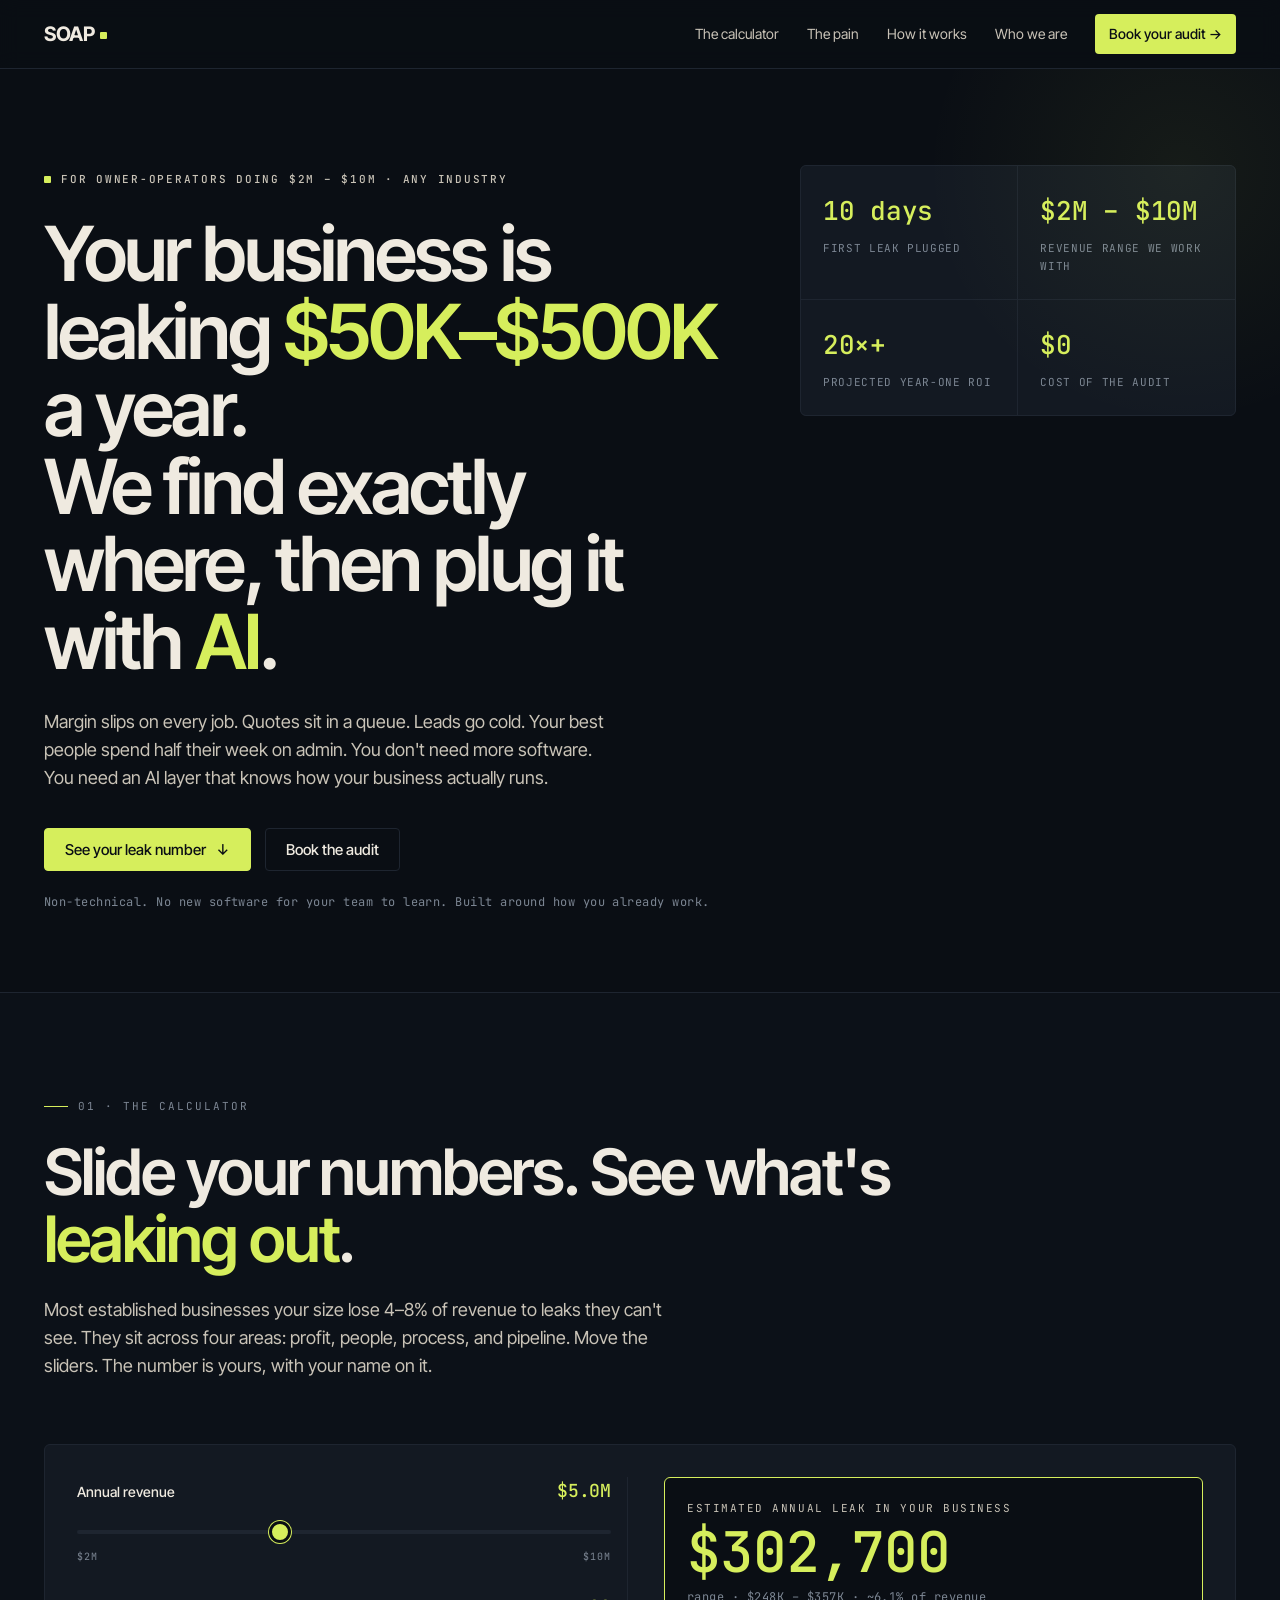
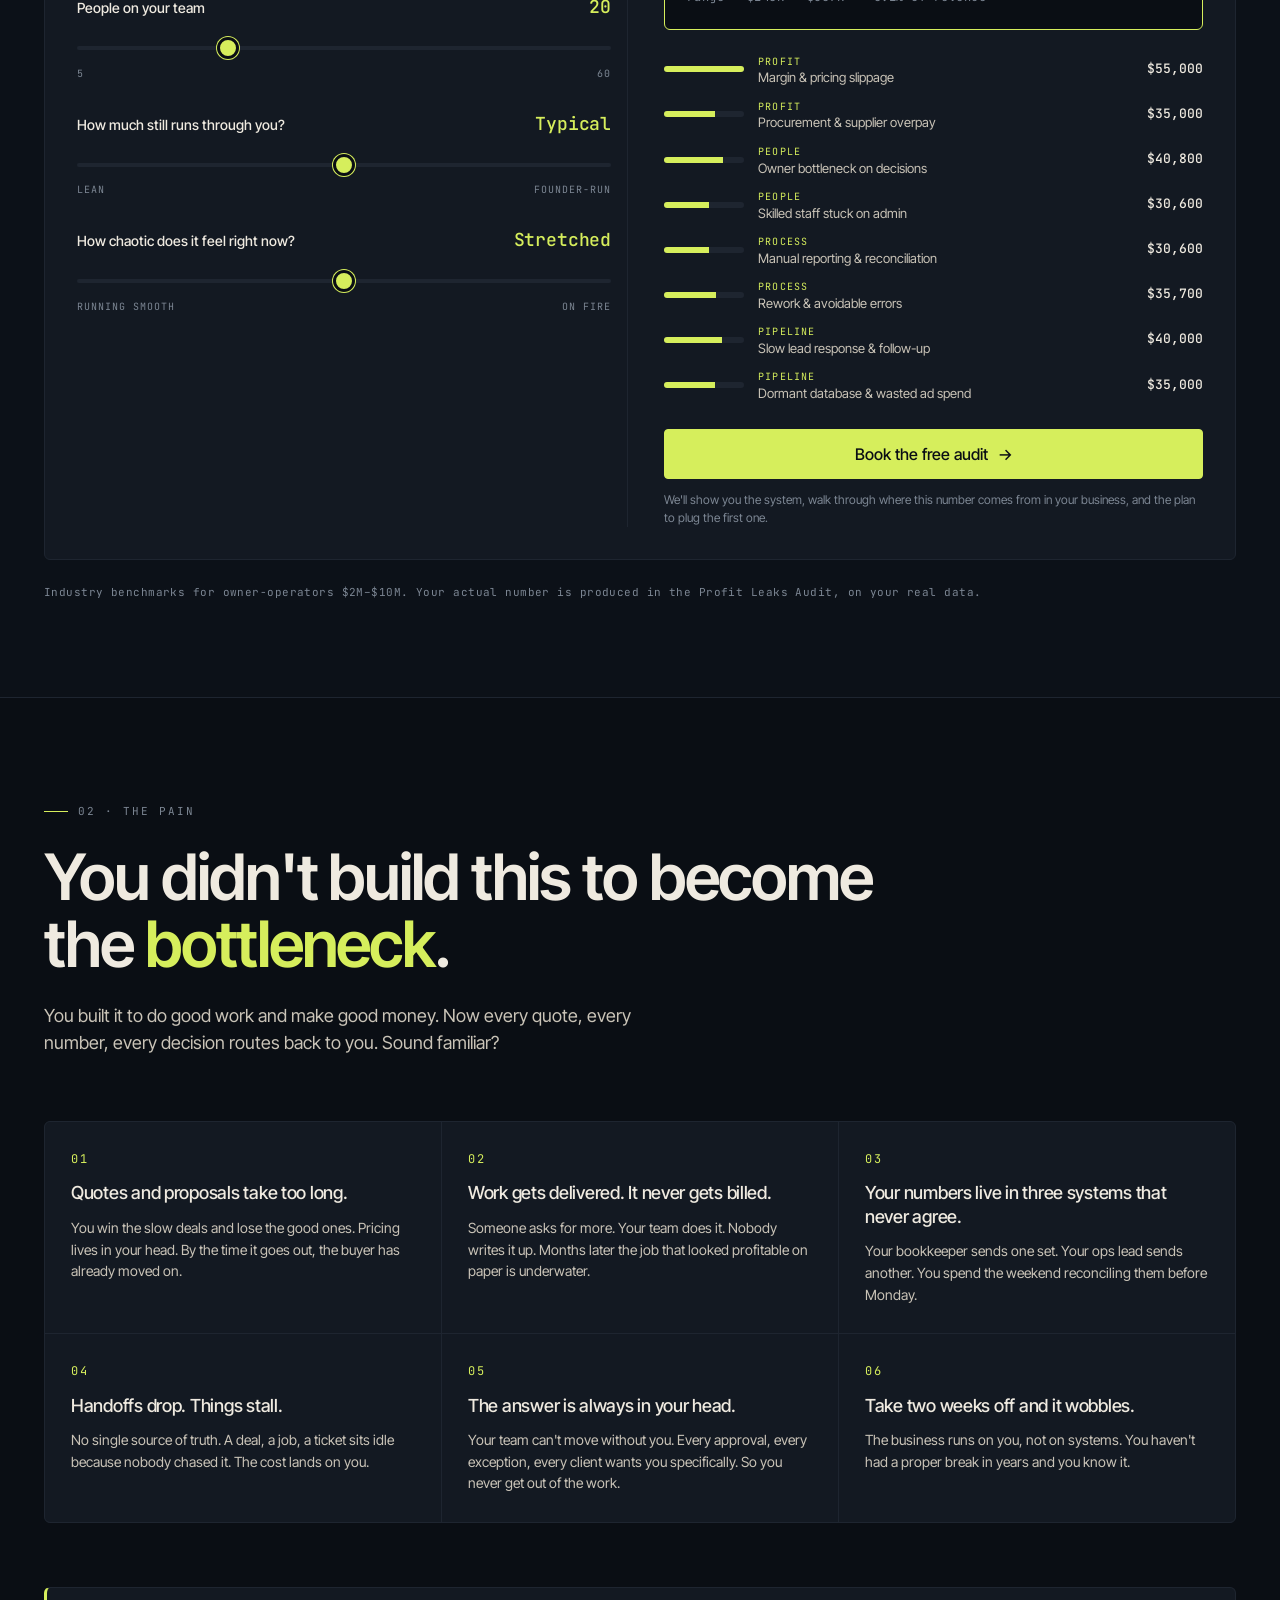
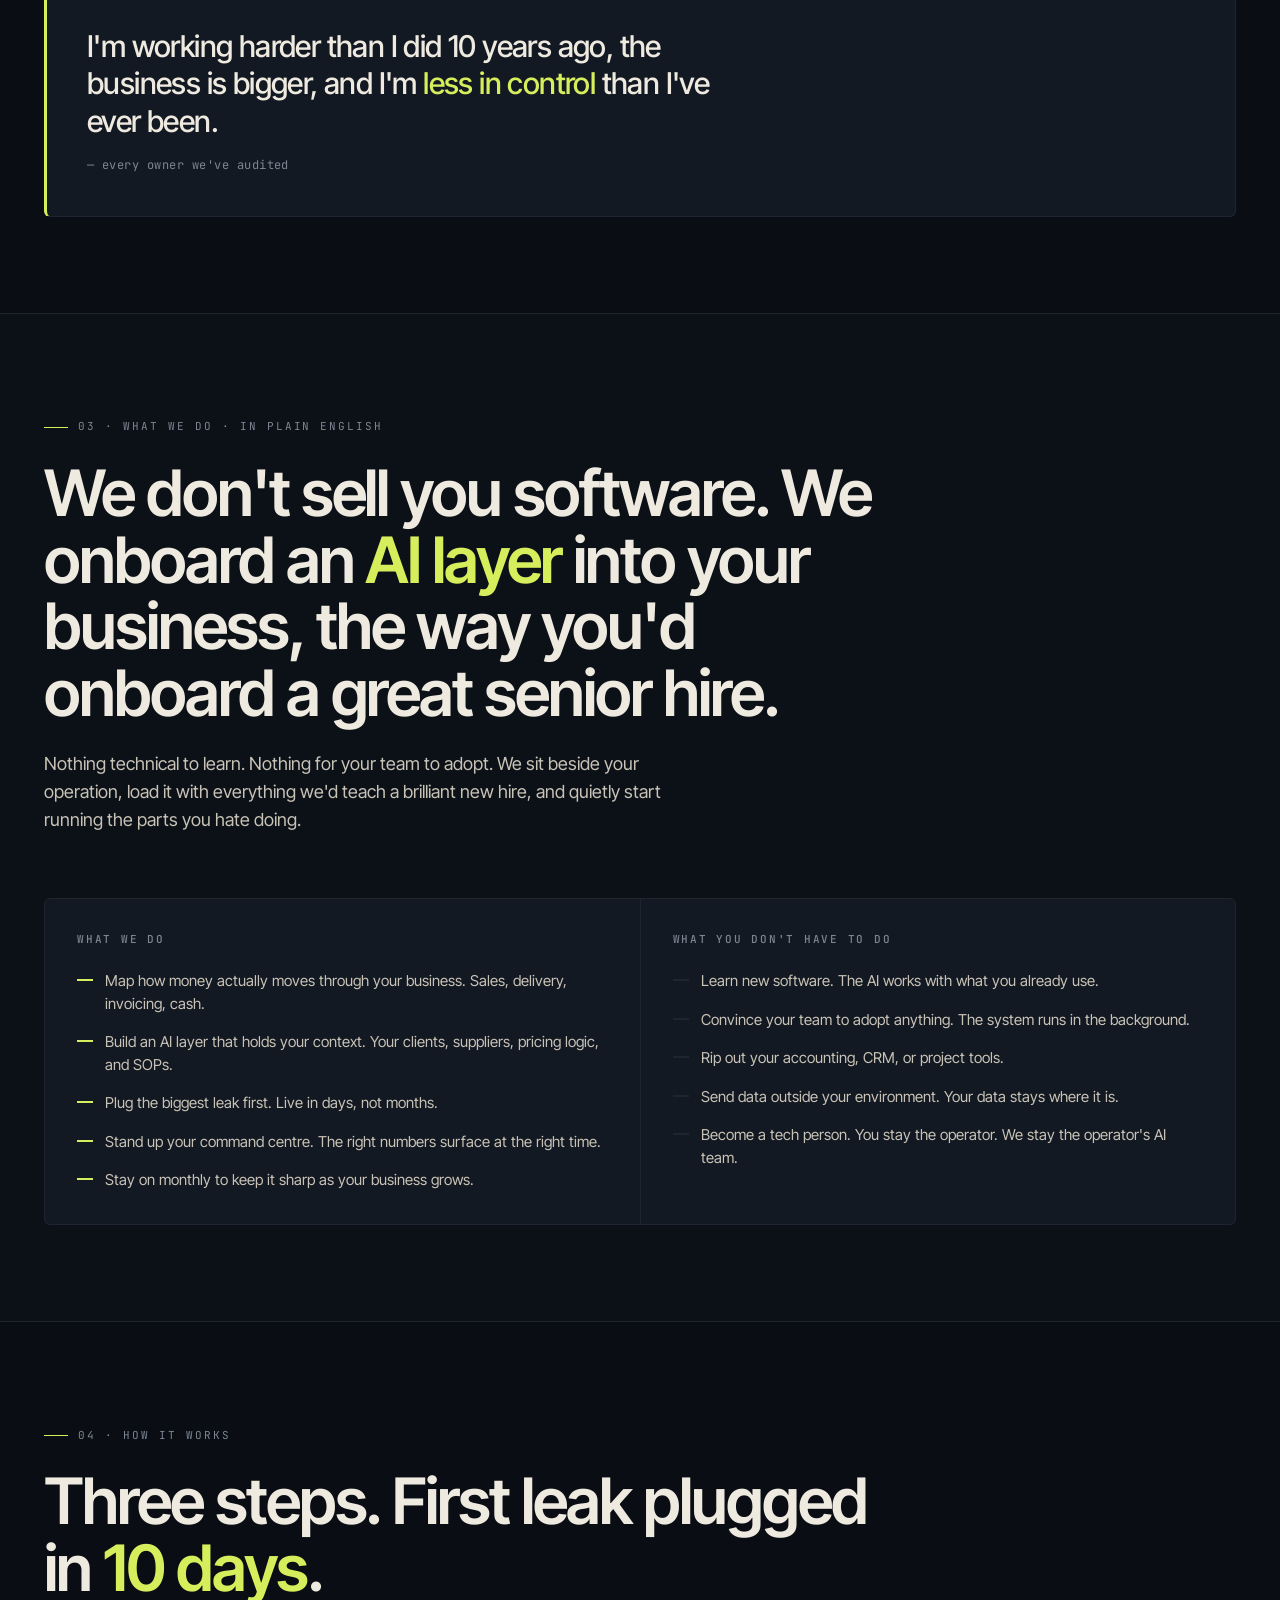
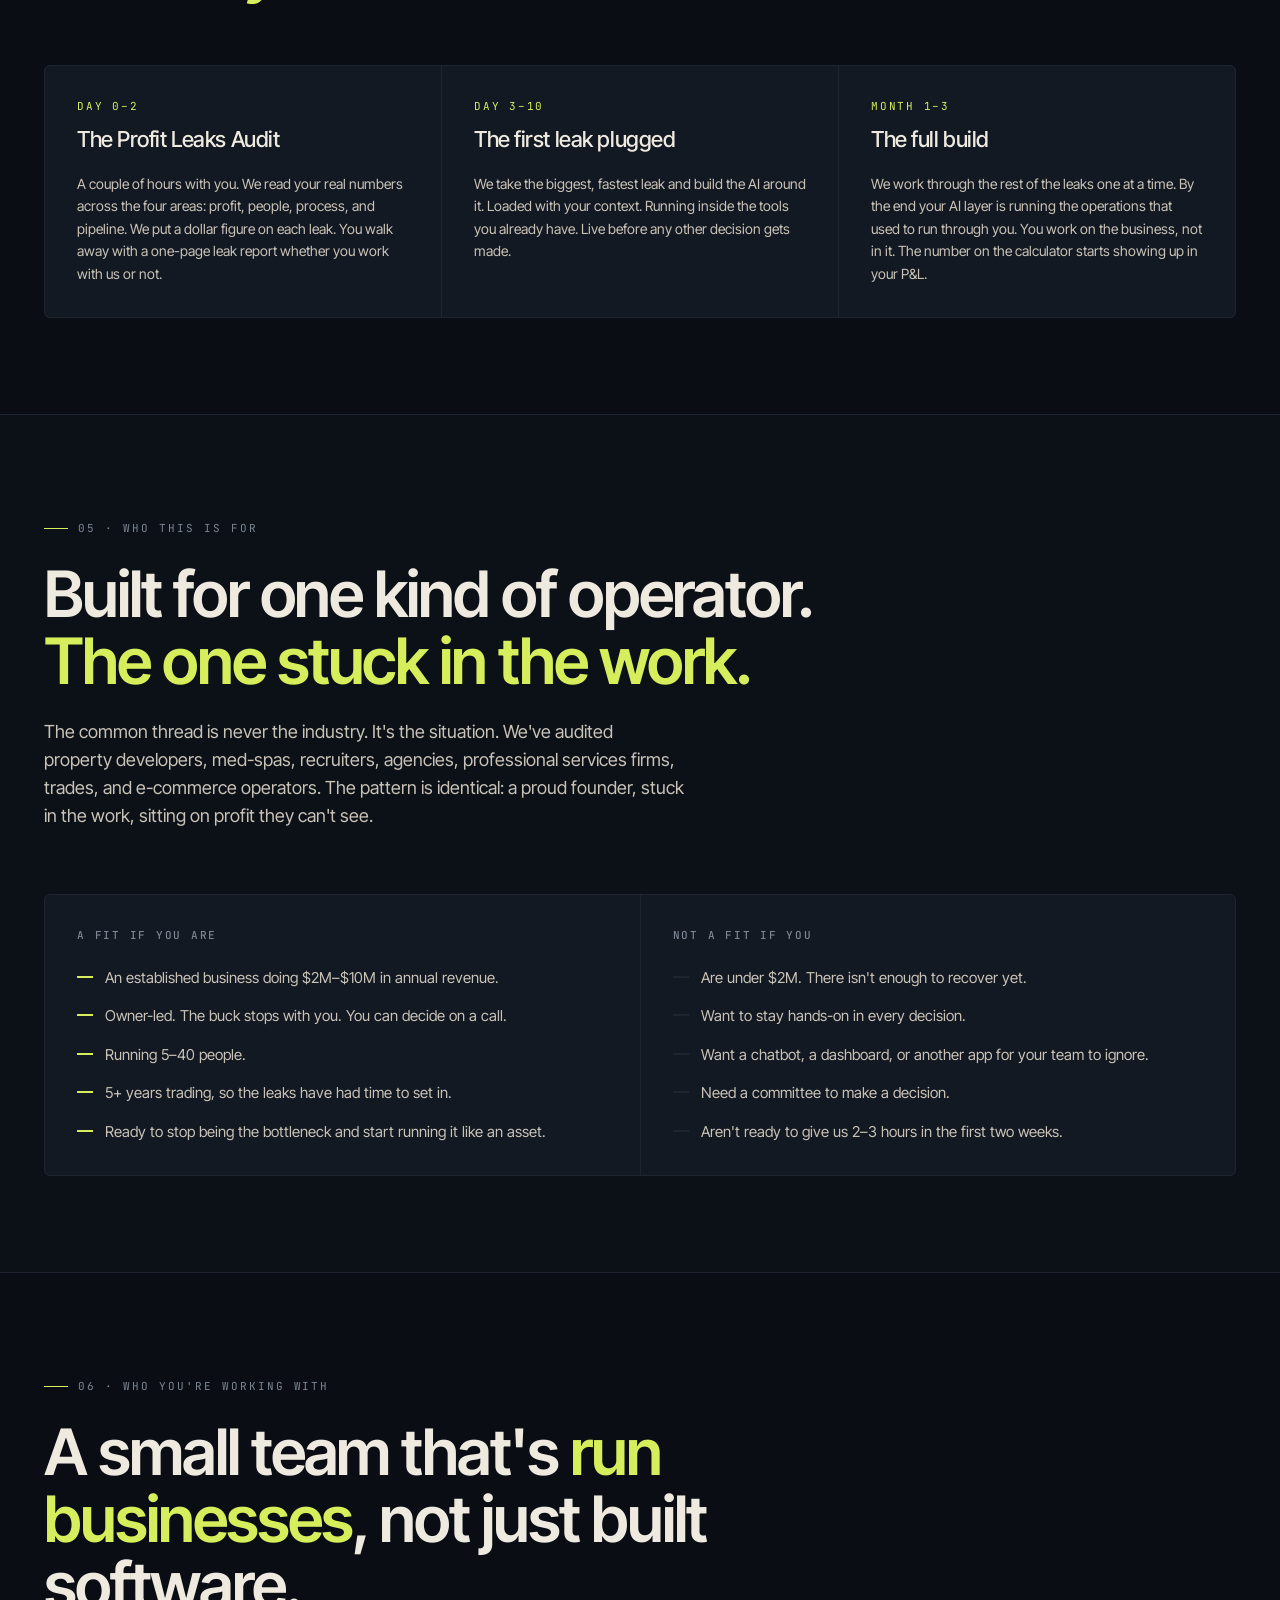
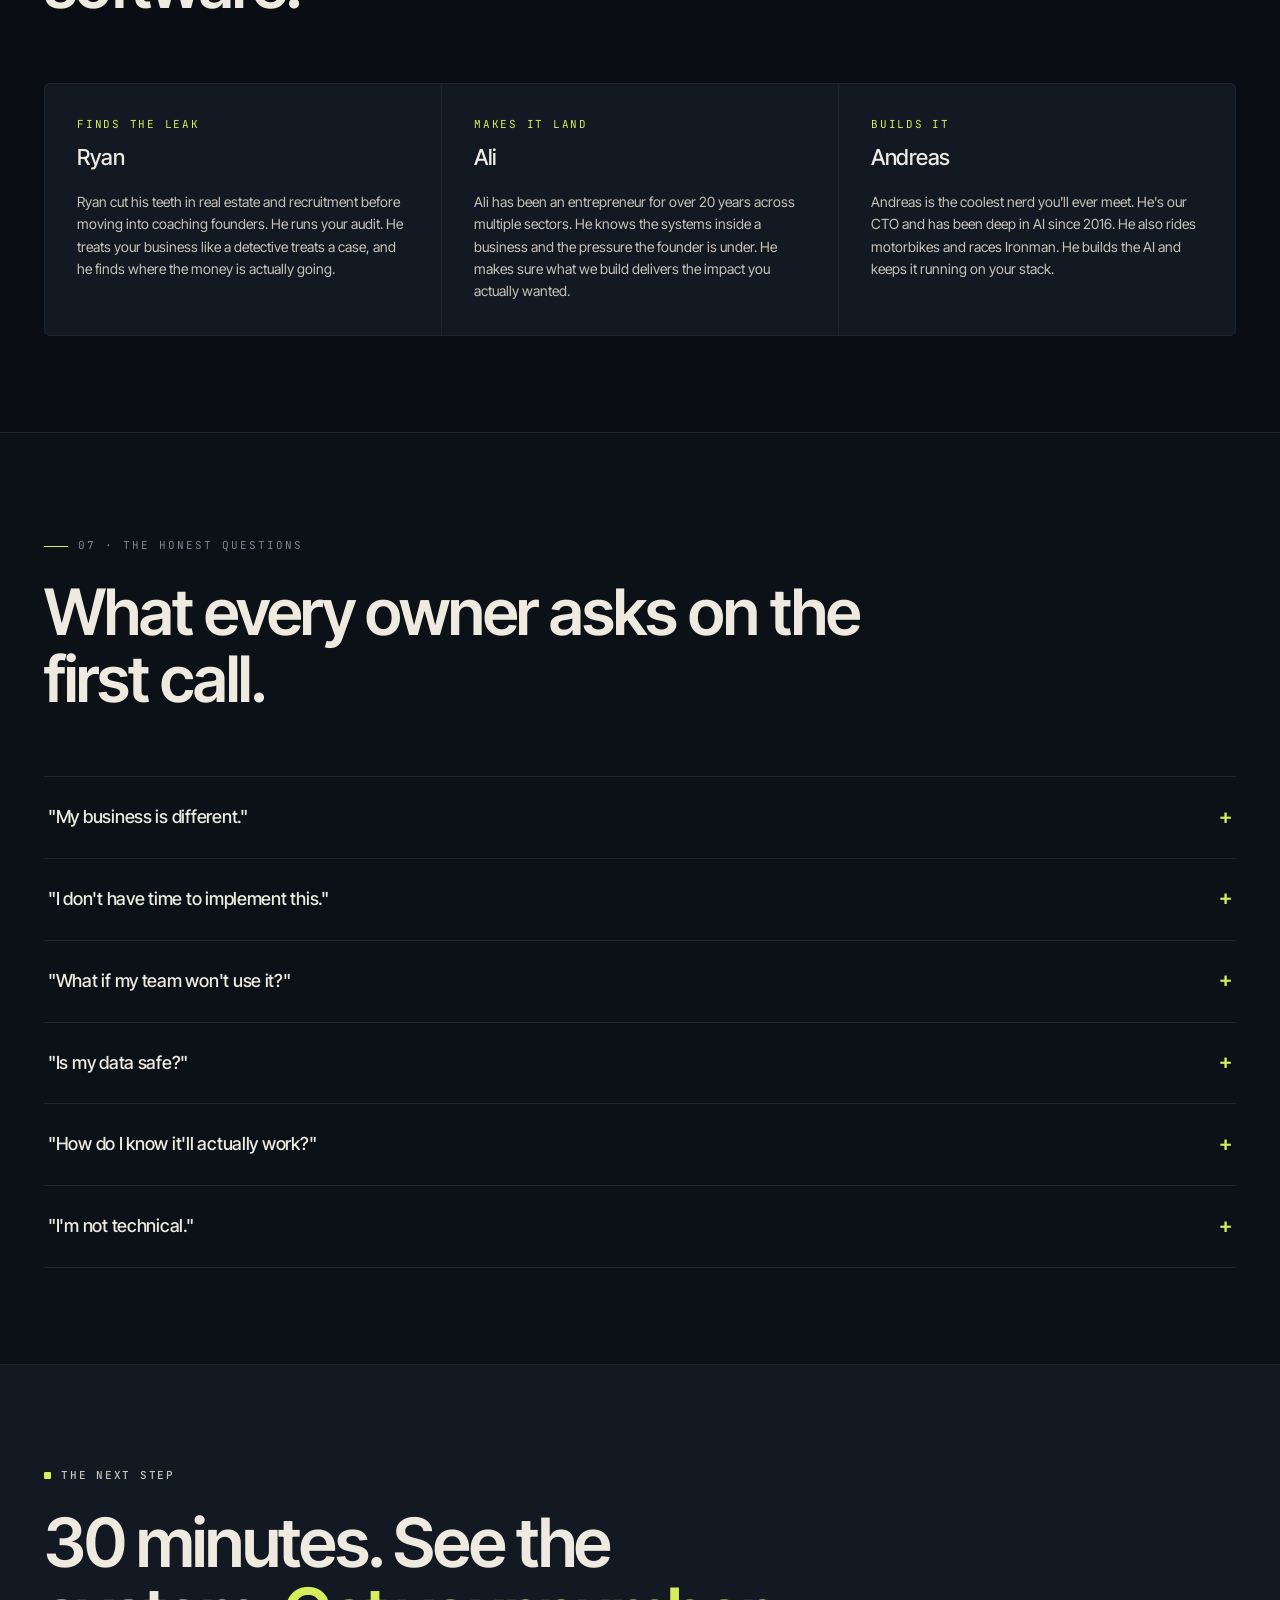
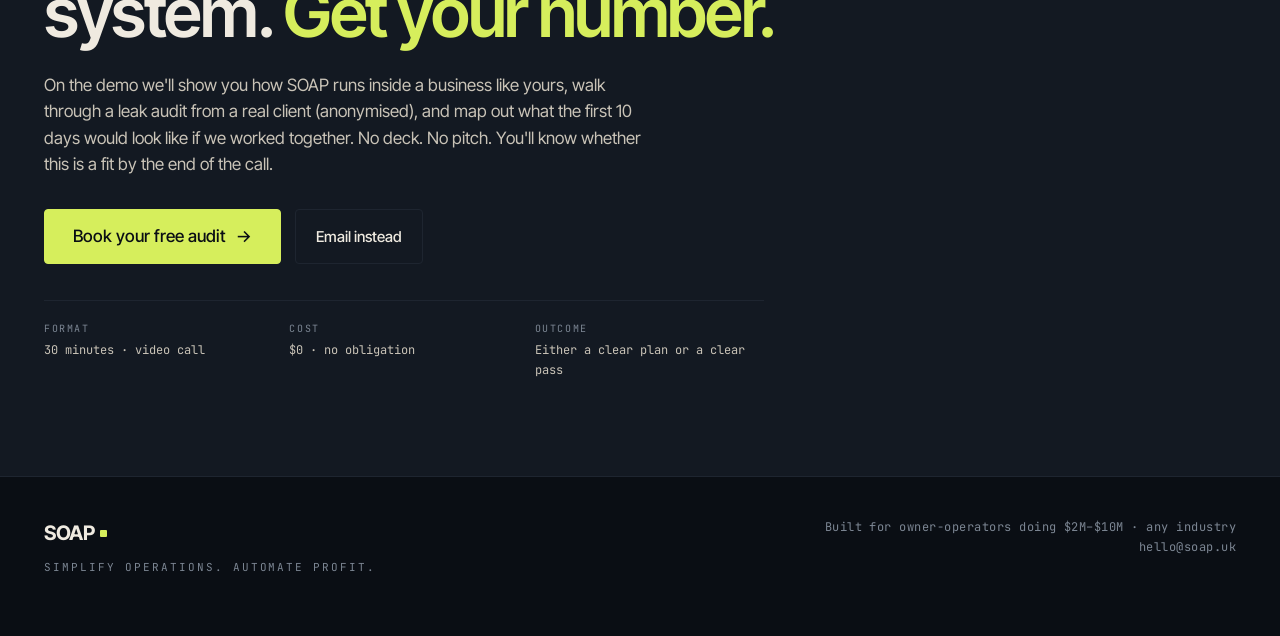
==== commit 4ee97e21: "Re-position landing page: industry-agnostic, add /audit booking page - Rewrite homepage from constru" ====
--- a/index.html
+++ b/index.html
@@ -3,10 +3,10 @@
 <head>
 <meta charset="utf-8" />
 <meta name="viewport" content="width=device-width, initial-scale=1" />
-<title>SOAP — AI operations for construction businesses doing $2M–$10M</title>
-<meta name="description" content="The construction company's leak audit. Slide your numbers, see what your chaos is costing, and plug the first leak in as little as 10 days. Non-technical. Owner-friendly." />
-<meta property="og:title" content="Your construction business is leaking $200K–$700K a year. We plug it in 10 days." />
-<meta property="og:description" content="For founder-led construction companies doing $2M–$10M. See your leak number live, then book a 30-minute demo." />
+<title>SOAP — AI operations for owner-operators doing $2M–$10M</title>
+<meta name="description" content="The Profit Leaks Audit. Slide your numbers, see what your business is quietly leaking, then plug the first leak with AI in days. Non-technical. Owner-friendly. Any industry." />
+<meta property="og:title" content="Your business is leaking $50K–$500K a year. We find it, then plug it with AI." />
+<meta property="og:description" content="For owner-operators doing $2M–$10M, any industry. See your leak number live, then book a 30-minute demo." />
 
 <link rel="icon" type="image/svg+xml" href="assets/logo/favicon.svg" />
 <link rel="apple-touch-icon" href="assets/logo/apple-touch-icon.svg" />
@@ -29,7 +29,8 @@
       <a href="#calculator">The calculator</a>
       <a href="#pain">The pain</a>
       <a href="#how">How it works</a>
-      <a href="#book" class="topbar__cta">Book your demo →</a>
+      <a href="#team">Who we are</a>
+      <a href="/audit/" class="topbar__cta">Book your audit →</a>
     </nav>
   </div>
 </header>
@@ -41,19 +42,19 @@
   <div class="container">
     <div class="hero__grid">
       <div class="hero__copy">
-        <span class="eyebrow"><span class="pip"></span>For construction businesses doing $2M – $10M</span>
+        <span class="eyebrow"><span class="pip"></span>For owner-operators doing $2M – $10M · any industry</span>
         <h1 class="hero__title">
-          Your business is leaking <span class="signal">$200K–$700K</span> a year.<br>
-          We plug the first one in <span class="signal">10 days</span>.
+          Your business is leaking <span class="signal">$50K–$500K</span> a year.<br>
+          We find exactly where, then plug it with <span class="signal">AI</span>.
         </h1>
         <p class="hero__sub">
-          Quotes that take a week. Variations that never get billed. WIP reports built by hand on Sundays. Subbies you can't find. You don't need more software. You need an AI layer that knows your business — built around how you actually run jobs.
+          Margin slips on every job. Quotes sit in a queue. Leads go cold. Your best people spend half their week on admin. You don't need more software. You need an AI layer that knows how your business actually runs.
         </p>
         <div class="hero__actions">
           <a href="#calculator" class="btn btn--primary">See your leak number <span class="arrow">↓</span></a>
-          <a href="#book" class="btn btn--ghost">Book the demo</a>
-        </div>
-        <p class="hero__attr">Non-technical. No new software for your team to learn. Built around how you already run jobs.</p>
+          <a href="/audit/" class="btn btn--ghost">Book the audit</a>
+        </div>
+        <p class="hero__attr">Non-technical. No new software for your team to learn. Built around how you already work.</p>
       </div>
 
       <div class="hero__stats">
@@ -71,10 +72,10 @@
   <div class="container">
     <div class="section__num">01 · The calculator</div>
     <h2 class="section__h">
-      Slide your numbers. See what <span class="signal">your chaos</span> is costing.
+      Slide your numbers. See what's <span class="signal">leaking out</span>.
     </h2>
     <p class="lead">
-      Most construction businesses your size are losing 5–8% of revenue to operational leaks — quotes lost in the queue, variations never billed, subcontractor coordination, manual WIP reporting, rework, project margin erosion. Move the sliders. The number is yours, with your name on it.
+      Most established businesses your size lose 4–8% of revenue to leaks they can't see. They sit across four areas: profit, people, process, and pipeline. Move the sliders. The number is yours, with your name on it.
     </p>
 
     <div class="calc">
@@ -91,7 +92,7 @@
 
         <div class="slider">
           <div class="slider__head">
-            <label for="team" class="slider__label">People on your team (office + site)</label>
+            <label for="team" class="slider__label">People on your team</label>
             <div class="slider__value mono" id="teamOut">20</div>
           </div>
           <input type="range" id="team" min="5" max="60" step="1" value="20" />
@@ -100,19 +101,19 @@
 
         <div class="slider">
           <div class="slider__head">
-            <label for="jobs" class="slider__label">Active jobs running at once</label>
-            <div class="slider__value mono" id="jobsOut">8</div>
+            <label for="owner" class="slider__label">How much still runs through you?</label>
+            <div class="slider__value mono" id="ownerOut">Typical</div>
           </div>
-          <input type="range" id="jobs" min="2" max="40" step="1" value="8" />
-          <div class="slider__scale"><span>2</span><span>40</span></div>
+          <input type="range" id="owner" min="1" max="3" step="1" value="2" />
+          <div class="slider__scale"><span>Lean</span><span>Founder-run</span></div>
         </div>
 
         <div class="slider">
           <div class="slider__head">
-            <label for="margin" class="slider__label">How chaotic does it feel right now?</label>
-            <div class="slider__value mono" id="marginOut">Stretched</div>
+            <label for="chaos" class="slider__label">How chaotic does it feel right now?</label>
+            <div class="slider__value mono" id="chaosOut">Stretched</div>
           </div>
-          <input type="range" id="margin" min="1" max="5" step="1" value="3" />
+          <input type="range" id="chaos" min="1" max="5" step="1" value="3" />
           <div class="slider__scale"><span>Running smooth</span><span>On fire</span></div>
         </div>
 
@@ -121,8 +122,8 @@
       <div class="calc__output">
         <div class="calc__readout">
           <div class="calc__readout-label">Estimated annual leak in your business</div>
-          <div class="calc__readout-figure mono" id="leakOut">$310,000</div>
-          <div class="calc__readout-sub mono" id="leakRange">range · $250K – $370K</div>
+          <div class="calc__readout-figure mono" id="leakOut">$300,000</div>
+          <div class="calc__readout-sub mono" id="leakRange">range · $250K – $350K</div>
         </div>
 
         <div class="calc__breakdown" id="breakdownOut">
@@ -130,13 +131,13 @@
         </div>
 
         <div class="calc__cta">
-          <a href="#book" class="btn btn--primary btn--lg">Book the 30-min demo <span class="arrow">→</span></a>
-          <p class="calc__note">We'll show you the system, walk through where this number comes from in your business, and the 10-day plan to plug the first one.</p>
-        </div>
-      </div>
-    </div>
-
-    <p class="calc__disclaimer mono">Industry benchmarks for construction businesses $2M–$10M. Your actual number is produced in the Plug the Leaks Audit with your real data.</p>
+          <a href="/audit/" class="btn btn--primary btn--lg">Book the free audit <span class="arrow">→</span></a>
+          <p class="calc__note">We'll show you the system, walk through where this number comes from in your business, and the plan to plug the first one.</p>
+        </div>
+      </div>
+    </div>
+
+    <p class="calc__disclaimer mono">Industry benchmarks for owner-operators $2M–$10M. Your actual number is produced in the Profit Leaks Audit, on your real data.</p>
   </div>
 </section>
 
@@ -145,49 +146,49 @@
   <div class="container">
     <div class="section__num">02 · The pain</div>
     <h2 class="section__h">
-      You didn't get into construction to be a <span class="signal">spreadsheet jockey</span>.
+      You didn't build this to become the <span class="signal">bottleneck</span>.
     </h2>
     <p class="lead">
-      You got into it to build things. Now you're the bottleneck. Every quote, every change order, every Friday WIP, every subbie chase — it all comes back to you. Sound familiar?
+      You built it to do good work and make good money. Now every quote, every number, every decision routes back to you. Sound familiar?
     </p>
 
     <div class="pain-grid">
       <div class="pain">
         <div class="pain__num mono">01</div>
-        <div class="pain__title">Quotes take a week. You win the slow ones, lose the good ones.</div>
-        <div class="pain__body">Estimator is buried. Takeoffs are manual. Pricing is in your head. By the time the quote lands, the client has already signed with someone else.</div>
+        <div class="pain__title">Quotes and proposals take too long.</div>
+        <div class="pain__body">You win the slow deals and lose the good ones. Pricing lives in your head. By the time it goes out, the buyer has already moved on.</div>
       </div>
       <div class="pain">
         <div class="pain__num mono">02</div>
-        <div class="pain__title">Variations get done. They don't get billed.</div>
-        <div class="pain__body">Site asks for the change. Crew does it. Nobody writes it up. Two months later you're $40K underwater on a job that looked profitable on paper.</div>
+        <div class="pain__title">Work gets delivered. It never gets billed.</div>
+        <div class="pain__body">Someone asks for more. Your team does it. Nobody writes it up. Months later the job that looked profitable on paper is underwater.</div>
       </div>
       <div class="pain">
         <div class="pain__num mono">03</div>
-        <div class="pain__title">WIP and cash flow built by hand on Sundays.</div>
-        <div class="pain__body">Your bookkeeper sends numbers. Your PM sends numbers. They don't match. You spend half the weekend reconciling them before Monday.</div>
+        <div class="pain__title">Your numbers live in three systems that never agree.</div>
+        <div class="pain__body">Your bookkeeper sends one set. Your ops lead sends another. You spend the weekend reconciling them before Monday.</div>
       </div>
       <div class="pain">
         <div class="pain__num mono">04</div>
-        <div class="pain__title">Subbies don't show. Materials show late.</div>
-        <div class="pain__body">No single schedule. No automatic confirmations. The whole site sits idle for a day because nobody triple-checked. The cost lands on you.</div>
+        <div class="pain__title">Handoffs drop. Things stall.</div>
+        <div class="pain__body">No single source of truth. A deal, a job, a ticket sits idle because nobody chased it. The cost lands on you.</div>
       </div>
       <div class="pain">
         <div class="pain__num mono">05</div>
-        <div class="pain__title">Compliance and insurance paperwork in 14 places.</div>
-        <div class="pain__body">SWMS, inductions, COIs, licences — chased over text, found on someone's phone, missing when you need it. One audit away from a real problem.</div>
+        <div class="pain__title">The answer is always in your head.</div>
+        <div class="pain__body">Your team can't move without you. Every approval, every exception, every client wants you specifically. So you never get out of the work.</div>
       </div>
       <div class="pain">
         <div class="pain__num mono">06</div>
-        <div class="pain__title">If you take two weeks off, the business breaks.</div>
-        <div class="pain__body">Every decision routes through you. Every client wants you. Every site needs your signoff. You haven't had a real holiday in three years and you know it.</div>
+        <div class="pain__title">Take two weeks off and it wobbles.</div>
+        <div class="pain__body">The business runs on you, not on systems. You haven't had a proper break in years and you know it.</div>
       </div>
     </div>
 
     <div class="pull">
       <span class="pull__mark">"</span>
       <p class="pull__text">I'm working harder than I did 10 years ago, the business is bigger, and I'm <span class="signal">less in control</span> than I've ever been.</p>
-      <div class="pull__attr">— every construction owner we've audited</div>
+      <div class="pull__attr">— every owner we've audited</div>
     </div>
   </div>
 </section>
@@ -197,20 +198,20 @@
   <div class="container">
     <div class="section__num">03 · What we do · in plain English</div>
     <h2 class="section__h">
-      We don't sell you software. We onboard an <span class="signal">AI layer</span> into your business — the same way you'd onboard a senior PM.
+      We don't sell you software. We onboard an <span class="signal">AI layer</span> into your business, the way you'd onboard a great senior hire.
     </h2>
     <p class="lead">
-      You don't need to learn anything technical. You don't need to change how you run jobs. You don't need your crew to adopt a new app. We sit beside your operation, load it with everything we'd teach a great new hire, and quietly start running the parts you hate doing.
+      Nothing technical to learn. Nothing for your team to adopt. We sit beside your operation, load it with everything we'd teach a brilliant new hire, and quietly start running the parts you hate doing.
     </p>
 
     <div class="do-grid">
       <div class="do-col">
         <h4 class="do-col__h">What we do</h4>
         <ul class="do-col__list do-col__list--yes">
-          <li>Map how money actually moves through your business — jobs, variations, invoices, payments.</li>
-          <li>Build an AI layer that holds the context — your clients, your subbies, your SOPs, your pricing logic.</li>
-          <li>Plug the biggest leak first. Live in 10 days, not 10 months.</li>
-          <li>Set up your command centre — one place where the right numbers surface at the right time.</li>
+          <li>Map how money actually moves through your business. Sales, delivery, invoicing, cash.</li>
+          <li>Build an AI layer that holds your context. Your clients, suppliers, pricing logic, and SOPs.</li>
+          <li>Plug the biggest leak first. Live in days, not months.</li>
+          <li>Stand up your command centre. The right numbers surface at the right time.</li>
           <li>Stay on monthly to keep it sharp as your business grows.</li>
         </ul>
       </div>
@@ -218,10 +219,10 @@
         <h4 class="do-col__h">What you don't have to do</h4>
         <ul class="do-col__list do-col__list--no">
           <li>Learn new software. The AI works with what you already use.</li>
-          <li>Convince your crew to adopt anything. The system runs in the background.</li>
-          <li>Rip out your accounting, project management, or scheduling tools.</li>
-          <li>Hand over data outside your environment. Your data stays where it is.</li>
-          <li>Become a tech person. You stay an operator. We stay the operator's AI team.</li>
+          <li>Convince your team to adopt anything. The system runs in the background.</li>
+          <li>Rip out your accounting, CRM, or project tools.</li>
+          <li>Send data outside your environment. Your data stays where it is.</li>
+          <li>Become a tech person. You stay the operator. We stay the operator's AI team.</li>
         </ul>
       </div>
     </div>
@@ -240,9 +241,9 @@
       <div class="step">
         <div class="step__head">
           <span class="step__num mono">Day 0–2</span>
-          <h3 class="step__title">The Plug the Leaks audit</h3>
-        </div>
-        <p class="step__body">Two hours with you. We map your operation — quotes, jobs, variations, WIP, subbies, compliance. We find where the money is going and put a real dollar number on each leak. You walk away with a one-page leak report whether you work with us or not.</p>
+          <h3 class="step__title">The Profit Leaks Audit</h3>
+        </div>
+        <p class="step__body">A couple of hours with you. We read your real numbers across the four areas: profit, people, process, and pipeline. We put a dollar figure on each leak. You walk away with a one-page leak report whether you work with us or not.</p>
       </div>
 
       <div class="step">
@@ -250,7 +251,7 @@
           <span class="step__num mono">Day 3–10</span>
           <h3 class="step__title">The first leak plugged</h3>
         </div>
-        <p class="step__body">We pick the biggest, fastest leak — usually quotes, variations, or WIP. We build the AI process around it. Loaded with your context. Running inside the tools you already have. Live in 10 days, before any other decision is made.</p>
+        <p class="step__body">We take the biggest, fastest leak and build the AI around it. Loaded with your context. Running inside the tools you already have. Live before any other decision gets made.</p>
       </div>
 
       <div class="step">
@@ -258,7 +259,7 @@
           <span class="step__num mono">Month 1–3</span>
           <h3 class="step__title">The full build</h3>
         </div>
-        <p class="step__body">We work through the rest of the leaks one at a time. End of three months: your AI layer is running the operations that used to run through you. You're working on the business, not in it. The number on the calculator is showing up in your P&amp;L.</p>
+        <p class="step__body">We work through the rest of the leaks one at a time. By the end your AI layer is running the operations that used to run through you. You work on the business, not in it. The number on the calculator starts showing up in your P&amp;L.</p>
       </div>
     </div>
   </div>
@@ -269,24 +270,27 @@
   <div class="container">
     <div class="section__num">05 · Who this is for</div>
     <h2 class="section__h">
-      Built for one kind of business. <span class="signal">Yours.</span>
-    </h2>
+      Built for one kind of operator. <span class="signal">The one stuck in the work.</span>
+    </h2>
+    <p class="lead">
+      The common thread is never the industry. It's the situation. We've audited property developers, med-spas, recruiters, agencies, professional services firms, trades, and e-commerce operators. The pattern is identical: a proud founder, stuck in the work, sitting on profit they can't see.
+    </p>
 
     <div class="do-grid">
       <div class="do-col">
         <h4 class="do-col__h">A fit if you are</h4>
         <ul class="do-col__list do-col__list--yes">
-          <li>A construction company doing $2M–$10M in annual revenue.</li>
+          <li>An established business doing $2M–$10M in annual revenue.</li>
           <li>Owner-led. The buck stops with you. You can decide on a call.</li>
-          <li>Running 5–60 people across office and site.</li>
-          <li>Already operationally messy enough that you've felt it for years.</li>
+          <li>Running 5–40 people.</li>
+          <li>5+ years trading, so the leaks have had time to set in.</li>
           <li>Ready to stop being the bottleneck and start running it like an asset.</li>
         </ul>
       </div>
       <div class="do-col">
         <h4 class="do-col__h">Not a fit if you</h4>
         <ul class="do-col__list do-col__list--no">
-          <li>Are under $2M — there's not enough operational chaos yet to justify the build.</li>
+          <li>Are under $2M. There isn't enough to recover yet.</li>
           <li>Want to stay hands-on in every decision.</li>
           <li>Want a chatbot, a dashboard, or another app for your team to ignore.</li>
           <li>Need a committee to make a decision.</li>
@@ -297,10 +301,46 @@
   </div>
 </section>
 
+<!-- ===================== WHO YOU'RE WORKING WITH ===================== -->
+<section id="team" class="section">
+  <div class="container">
+    <div class="section__num">06 · Who you're working with</div>
+    <h2 class="section__h">
+      A small team that's <span class="signal">run businesses</span>, not just built software.
+    </h2>
+
+    <div class="steps">
+      <div class="step">
+        <div class="step__head">
+          <span class="step__num mono">Finds the leak</span>
+          <h3 class="step__title">Ryan</h3>
+        </div>
+        <p class="step__body">Ryan cut his teeth in real estate and recruitment before moving into coaching founders. He runs your audit. He treats your business like a detective treats a case, and he finds where the money is actually going.</p>
+      </div>
+
+      <div class="step">
+        <div class="step__head">
+          <span class="step__num mono">Makes it land</span>
+          <h3 class="step__title">Ali</h3>
+        </div>
+        <p class="step__body">Ali has been an entrepreneur for over 20 years across multiple sectors. He knows the systems inside a business and the pressure the founder is under. He makes sure what we build delivers the impact you actually wanted.</p>
+      </div>
+
+      <div class="step">
+        <div class="step__head">
+          <span class="step__num mono">Builds it</span>
+          <h3 class="step__title">Andreas</h3>
+        </div>
+        <p class="step__body">Andreas is the coolest nerd you'll ever meet. He's our CTO and has been deep in AI since 2016. He also rides motorbikes and races Ironman. He builds the AI and keeps it running on your stack.</p>
+      </div>
+    </div>
+  </div>
+</section>
+
 <!-- ===================== OBJECTIONS / FAQ ===================== -->
-<section class="section">
-  <div class="container">
-    <div class="section__num">06 · The honest questions</div>
+<section class="section section--alt">
+  <div class="container">
+    <div class="section__num">07 · The honest questions</div>
     <h2 class="section__h">
       What every owner asks on the first call.
     </h2>
@@ -308,15 +348,15 @@
     <div class="faq">
       <details class="faq__item">
         <summary class="faq__q">"My business is different."</summary>
-        <div class="faq__a">That's exactly why we don't sell generic AI tools. Every build is shaped around how your specific business runs — your subbies, your clients, your pricing logic, your SOPs. Generic tools give generic outputs. We build around how you actually work.</div>
+        <div class="faq__a">That's exactly why we don't sell generic AI tools. Every build is shaped around how your specific business runs. Your clients, your pricing logic, your SOPs. Generic tools give generic outputs. We build around how you actually work.</div>
       </details>
       <details class="faq__item">
         <summary class="faq__q">"I don't have time to implement this."</summary>
-        <div class="faq__a">We need 2–3 hours of your time in week one. After that we run the build. The system saves you time — it does not cost it. If you can't find 2 hours in a fortnight, this isn't the right time.</div>
+        <div class="faq__a">We need 2–3 hours of your time in week one. After that we run the build. The system gives you time back, it does not cost it. If you can't find 2 hours in a fortnight, this isn't the right moment.</div>
       </details>
       <details class="faq__item">
-        <summary class="faq__q">"What if my crew won't use it?"</summary>
-        <div class="faq__a">They don't have to. The AI layer runs in the background of the tools your team already uses — email, your project management software, your accounting system. We don't ask people to adopt a new app. The adoption problem is the whole reason most software fails on a construction site.</div>
+        <summary class="faq__q">"What if my team won't use it?"</summary>
+        <div class="faq__a">They don't have to. The AI layer runs in the background of the tools your team already uses. Email, your CRM, your accounting system. We don't ask anyone to adopt a new app. That adoption problem is the whole reason most software fails.</div>
       </details>
       <details class="faq__item">
         <summary class="faq__q">"Is my data safe?"</summary>
@@ -324,7 +364,7 @@
       </details>
       <details class="faq__item">
         <summary class="faq__q">"How do I know it'll actually work?"</summary>
-        <div class="faq__a">Because the audit puts a dollar number on the leaks before you sign anything. If we identify $300K of annual leaks and the build costs $20K, the ROI case is made on paper. If we can't find leaks worth more than the build, we tell you straight and refer you elsewhere.</div>
+        <div class="faq__a">Because the audit puts a dollar number on the leaks before you sign anything. If we identify $300K of annual leaks and the build costs $20K, the case is made on paper. If we can't find leaks worth more than the build, we tell you straight and refer you elsewhere.</div>
       </details>
       <details class="faq__item">
         <summary class="faq__q">"I'm not technical."</summary>
@@ -343,12 +383,12 @@
         30 minutes. See the system. <span class="signal">Get your number.</span>
       </h2>
       <p class="book__sub">
-        On the demo we'll show you how SOAP runs inside a construction business like yours, walk through a leak audit from a real client (anonymised), and map out what the first 10 days would look like if we worked together. No deck. No pitch. You'll know whether this is a fit by the end of the call.
+        On the demo we'll show you how SOAP runs inside a business like yours, walk through a leak audit from a real client (anonymised), and map out what the first 10 days would look like if we worked together. No deck. No pitch. You'll know whether this is a fit by the end of the call.
       </p>
 
       <div class="book__actions">
-        <a href="https://calendly.com/soap-demo/30min" target="_blank" rel="noopener" class="btn btn--primary btn--xl">Book your 30-min demo <span class="arrow">→</span></a>
-        <a href="mailto:hello@soap.uk?subject=Construction%20demo%20request" class="btn btn--ghost">Email instead</a>
+        <a href="/audit/" class="btn btn--primary btn--xl">Book your free audit <span class="arrow">→</span></a>
+        <a href="mailto:hello@soap.uk?subject=AI%20audit%20request" class="btn btn--ghost">Email instead</a>
       </div>
 
       <div class="book__meta mono">
@@ -367,7 +407,7 @@
       <div class="footer__tag mono">Simplify Operations. Automate Profit.</div>
     </div>
     <div class="footer__meta mono">
-      Built for construction owners doing $2M–$10M<br>
+      Built for owner-operators doing $2M–$10M · any industry<br>
       hello@soap.uk
     </div>
   </div>
@@ -379,19 +419,21 @@
 (function(){
   const revenueIn = document.getElementById('revenue');
   const teamIn = document.getElementById('team');
-  const jobsIn = document.getElementById('jobs');
-  const marginIn = document.getElementById('margin');
+  const ownerIn = document.getElementById('owner');
+  const chaosIn = document.getElementById('chaos');
 
   const revenueOut = document.getElementById('revenueOut');
   const teamOut = document.getElementById('teamOut');
-  const jobsOut = document.getElementById('jobsOut');
-  const marginOut = document.getElementById('marginOut');
+  const ownerOut = document.getElementById('ownerOut');
+  const chaosOut = document.getElementById('chaosOut');
 
   const leakOut = document.getElementById('leakOut');
   const leakRange = document.getElementById('leakRange');
   const breakdownOut = document.getElementById('breakdownOut');
 
   const chaosLabels = ['Running smooth','Pretty tight','Stretched','Stressed','On fire'];
+  const ownerLabels = ['Lean','Typical','Founder-run'];
+  const ownerFactors = [0.7, 1.0, 1.4];
 
   function fmt(n){
     if(n>=1e6) return '$'+(n/1e6).toFixed(1)+'M';
@@ -402,53 +444,59 @@
     return '$'+Math.round(n).toLocaleString('en-US');
   }
 
+  // Eight leaks, two per SOAP area. Each is a % of revenue at baseline.
+  // People and Process leaks scale with how much runs through the owner and team size.
+  // Tuned so $5M · 20 people · Typical · chaos 3 lands near 6% (~$300K).
+  const buckets = [
+    { area: 'Profit',   label: 'Margin & pricing slippage',          base: 0.011, opSensitive: false },
+    { area: 'Profit',   label: 'Procurement & supplier overpay',     base: 0.007, opSensitive: false },
+    { area: 'People',   label: 'Owner bottleneck on decisions',      base: 0.008, opSensitive: true  },
+    { area: 'People',   label: 'Skilled staff stuck on admin',       base: 0.006, opSensitive: true  },
+    { area: 'Process',  label: 'Manual reporting & reconciliation',  base: 0.006, opSensitive: true  },
+    { area: 'Process',  label: 'Rework & avoidable errors',          base: 0.007, opSensitive: true  },
+    { area: 'Pipeline', label: 'Slow lead response & follow-up',     base: 0.008, opSensitive: false },
+    { area: 'Pipeline', label: 'Dormant database & wasted ad spend', base: 0.007, opSensitive: false }
+  ];
+
   function recalc(){
     const revenue = parseFloat(revenueIn.value) * 1e6;
     const team = parseInt(teamIn.value, 10);
-    const jobs = parseInt(jobsIn.value, 10);
-    const chaos = parseInt(marginIn.value, 10);
+    const ownerIdx = parseInt(ownerIn.value, 10) - 1;
+    const chaos = parseInt(chaosIn.value, 10);
 
     revenueOut.textContent = '$'+parseFloat(revenueIn.value).toFixed(1)+'M';
     teamOut.textContent = team;
-    jobsOut.textContent = jobs;
-    marginOut.textContent = chaosLabels[chaos-1];
-
-    // Leak model — five construction-specific buckets, each as % of revenue
-    // tuned so a $5M, 20 person, 8 jobs, chaos 3 lands near 6.2% (~$310K)
-    const chaosBoost = (chaos - 3) * 0.005;       // ±1% across the chaos range
-    const teamBoost  = Math.max(0, (team - 15)) * 0.0003; // bigger team = more coordination leak
-    const jobsBoost  = Math.max(0, (jobs - 6))  * 0.0008; // more concurrent jobs = more scheduling leak
-
-    const buckets = [
-      { label: 'Quoting & estimating · slow turnaround, lost bids',          base: 0.012, jobsW: 0.0002, chaosW: 0.0015 },
-      { label: 'Unbilled variations & change orders',                          base: 0.015, jobsW: 0.0006, chaosW: 0.0010 },
-      { label: 'Project margin erosion · rework, scope creep, hidden hours',   base: 0.012, jobsW: 0.0004, chaosW: 0.0020 },
-      { label: 'Subcontractor & scheduling coordination',                      base: 0.008, jobsW: 0.0005, chaosW: 0.0008 },
-      { label: 'Manual WIP, reporting, owner-as-bottleneck',                   base: 0.010, jobsW: 0.0002, chaosW: 0.0010 }
-    ];
+    ownerOut.textContent = ownerLabels[ownerIdx];
+    chaosOut.textContent = chaosLabels[chaos-1];
+
+    const chaosMult = 1 + (chaos - 3) * 0.10;                 // ±20% across the chaos range
+    const ownerMult = ownerFactors[ownerIdx];                 // 0.7 / 1.0 / 1.4
+    const teamMult  = 1 + Math.max(0, (team - 15)) * 0.004;   // bigger team = more coordination leak
 
     let total = 0;
     const rows = buckets.map(b => {
-      const pct = b.base + (jobs - 6) * Math.max(0, b.jobsW) + (chaos - 3) * b.chaosW + teamBoost/5;
-      const cleanPct = Math.max(0.004, pct);
-      const dollars = revenue * cleanPct;
+      let mult = chaosMult;
+      if(b.opSensitive) mult *= ownerMult * teamMult;
+      const dollars = revenue * b.base * mult;
       total += dollars;
-      return { label: b.label, pct: cleanPct, dollars };
+      return { area: b.area, label: b.label, dollars: dollars };
     });
+
+    const maxD = Math.max.apply(null, rows.map(r => r.dollars));
 
     leakOut.textContent = fmtFull(total);
     leakRange.textContent = 'range · ' + fmt(total*0.82) + ' – ' + fmt(total*1.18) + ' · ~' + ((total/revenue)*100).toFixed(1) + '% of revenue';
 
     breakdownOut.innerHTML = rows.map(r => `
       <div class="bd__row">
-        <div class="bd__bar"><div class="bd__bar-fill" style="width:${Math.min(100, r.pct*100*8)}%"></div></div>
-        <div class="bd__label">${r.label}</div>
+        <div class="bd__bar"><div class="bd__bar-fill" style="width:${Math.max(8, (r.dollars/maxD)*100)}%"></div></div>
+        <div class="bd__label"><span class="signal mono" style="font-size:10px; letter-spacing:0.12em; text-transform:uppercase;">${r.area}</span><br>${r.label}</div>
         <div class="bd__value mono">${fmtFull(r.dollars)}</div>
       </div>
     `).join('');
   }
 
-  [revenueIn, teamIn, jobsIn, marginIn].forEach(el => el.addEventListener('input', recalc));
+  [revenueIn, teamIn, ownerIn, chaosIn].forEach(el => el.addEventListener('input', recalc));
   recalc();
 })();
 </script>
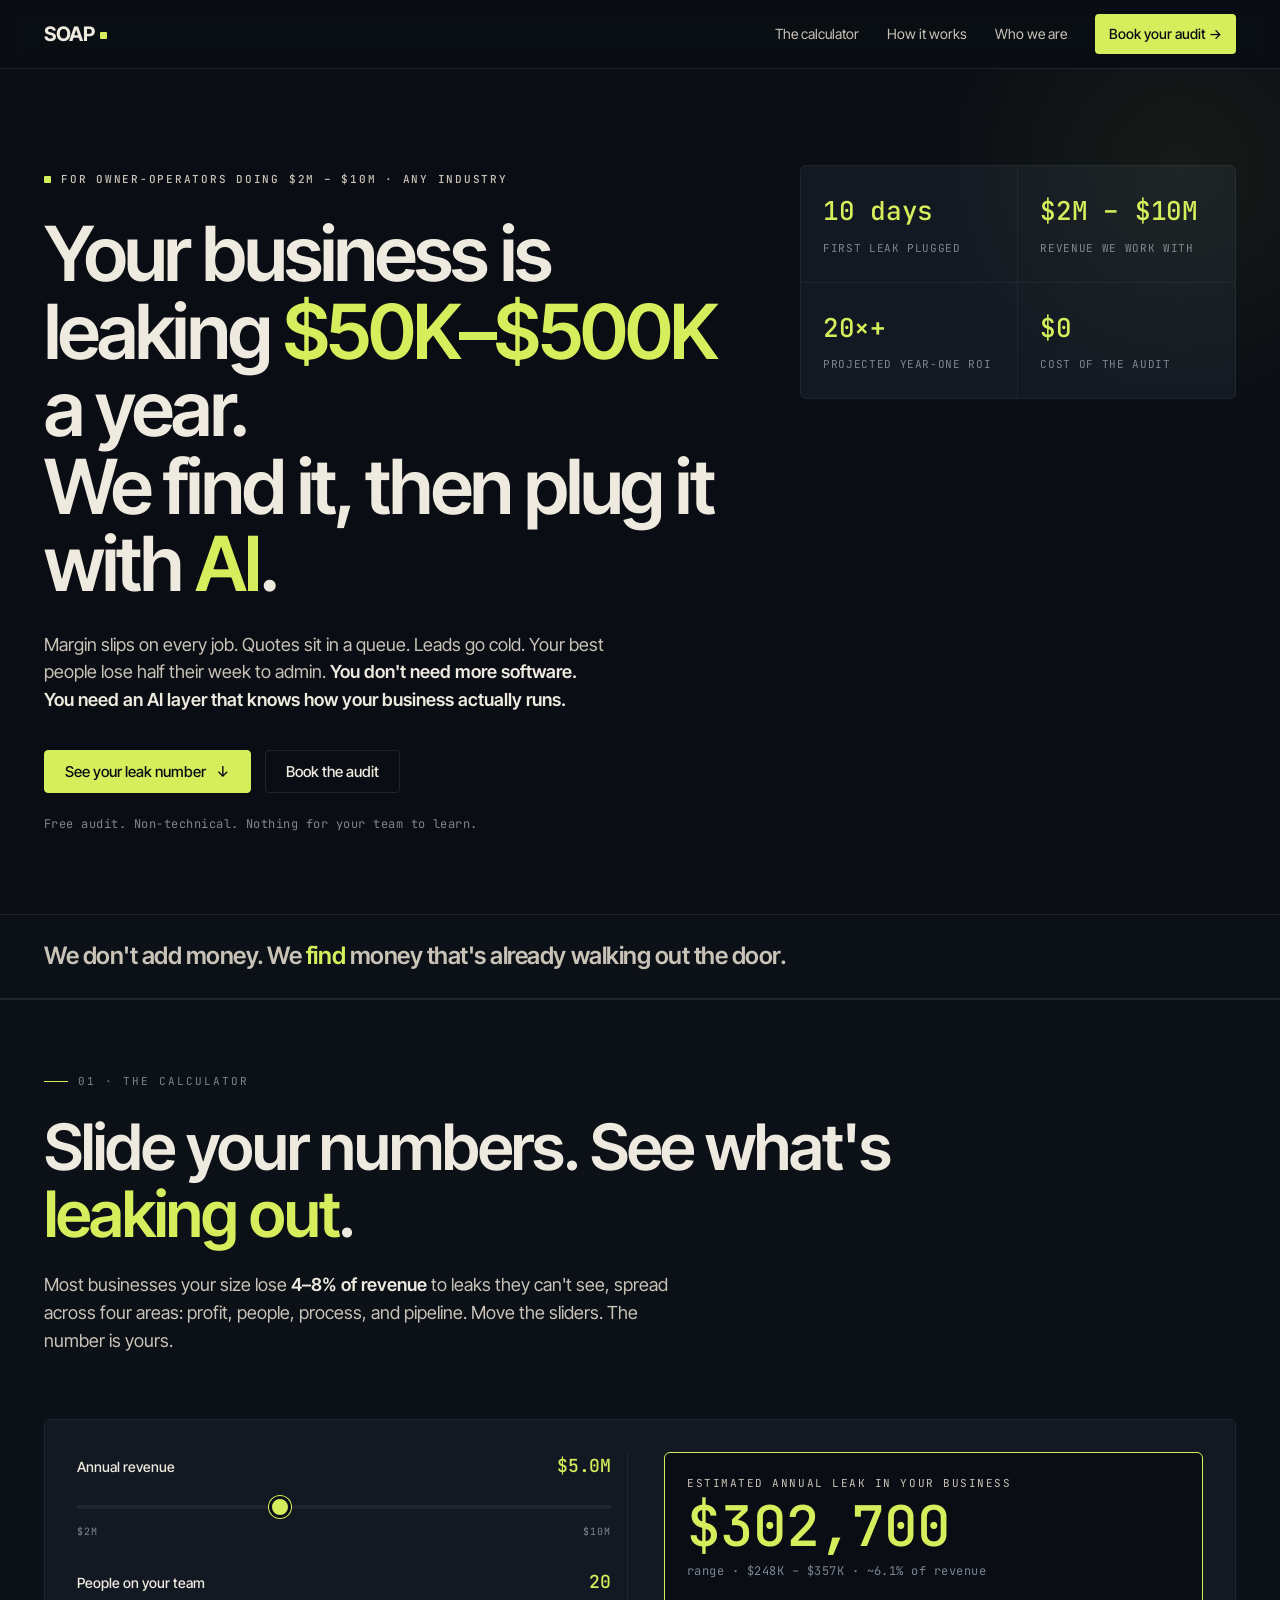
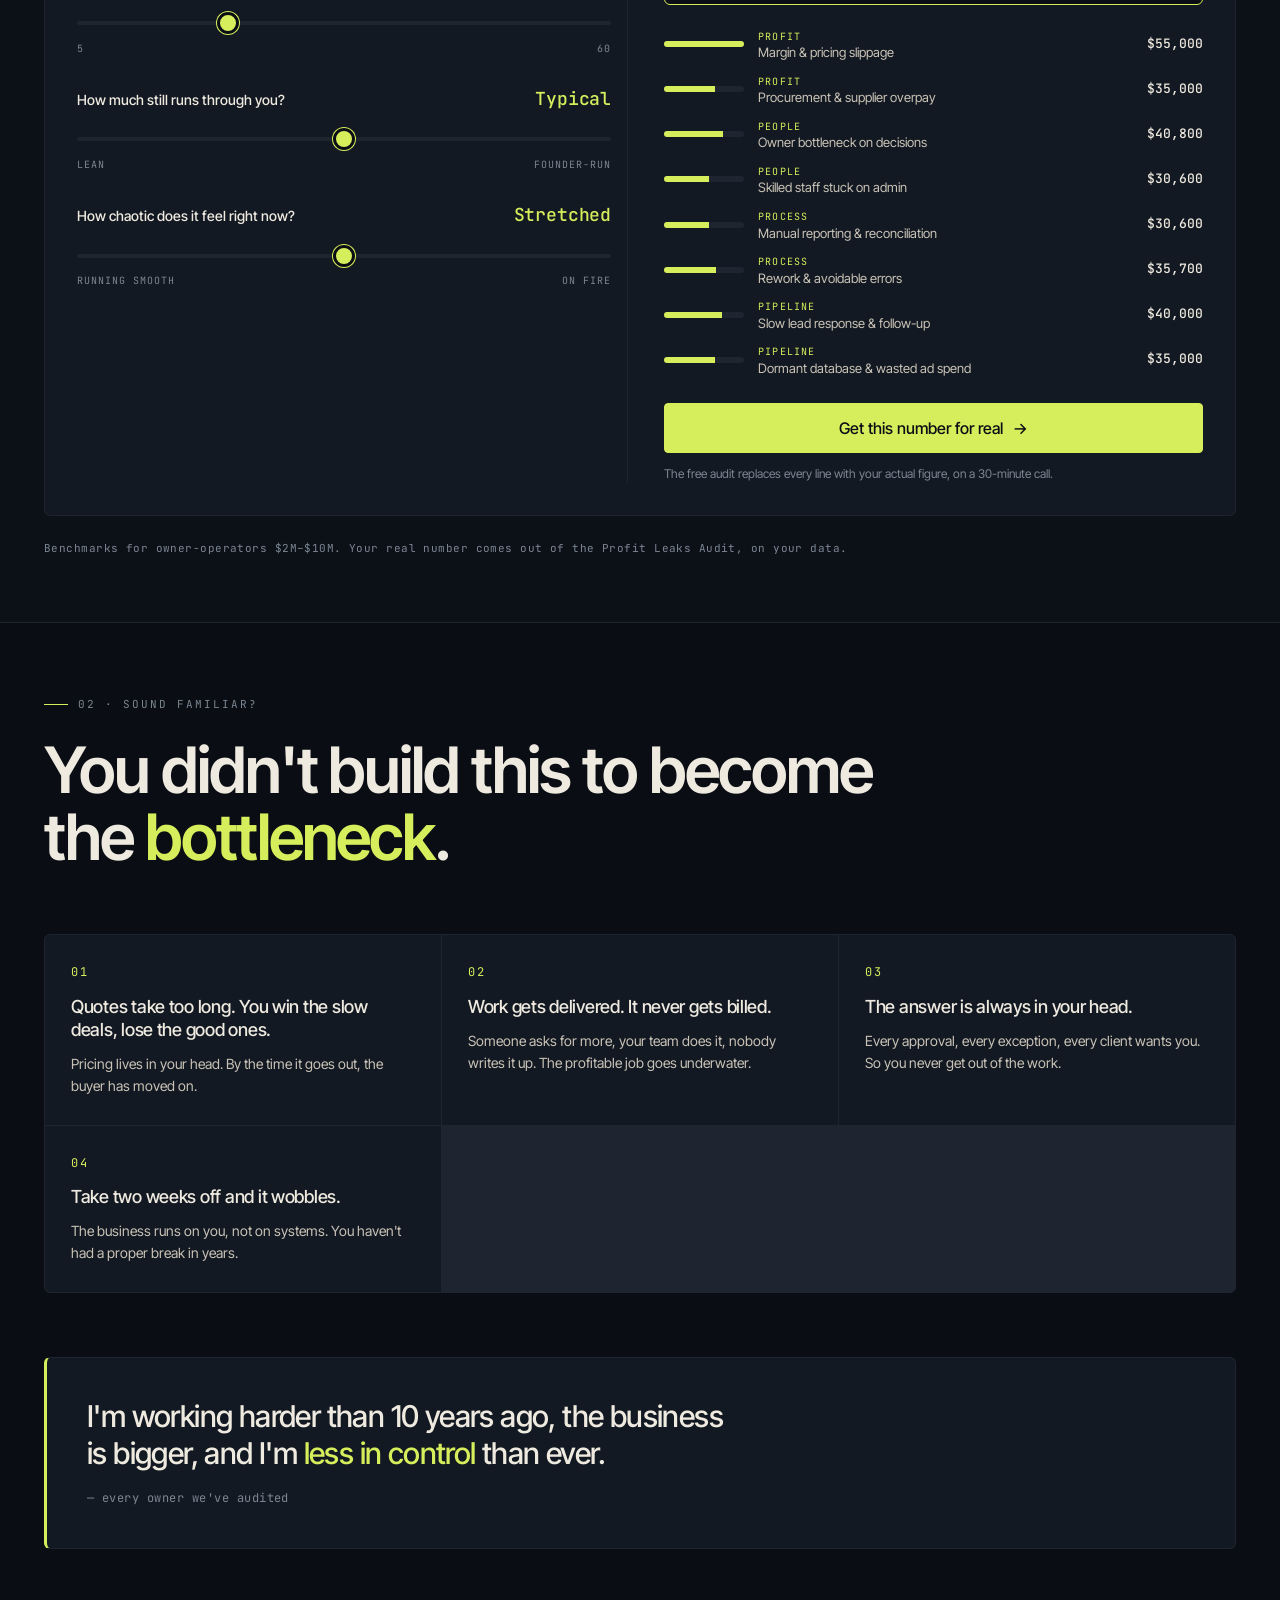
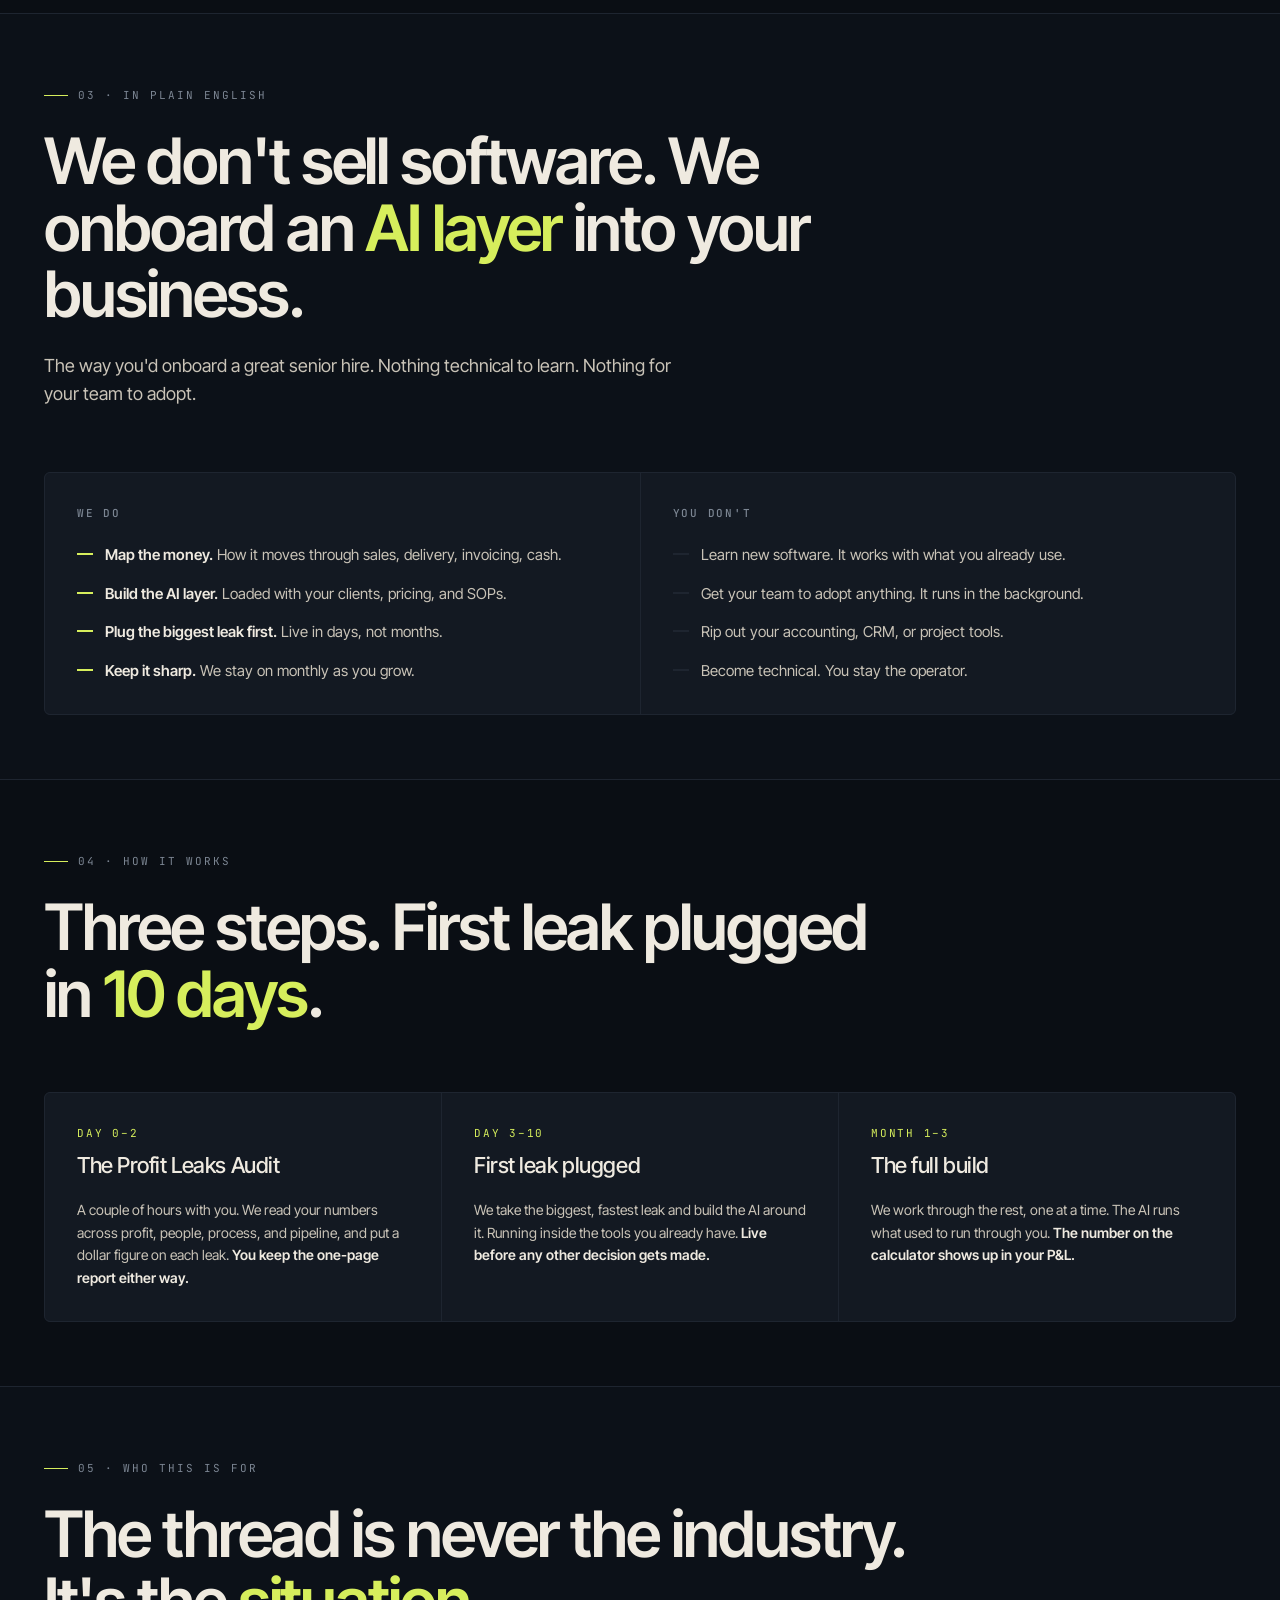
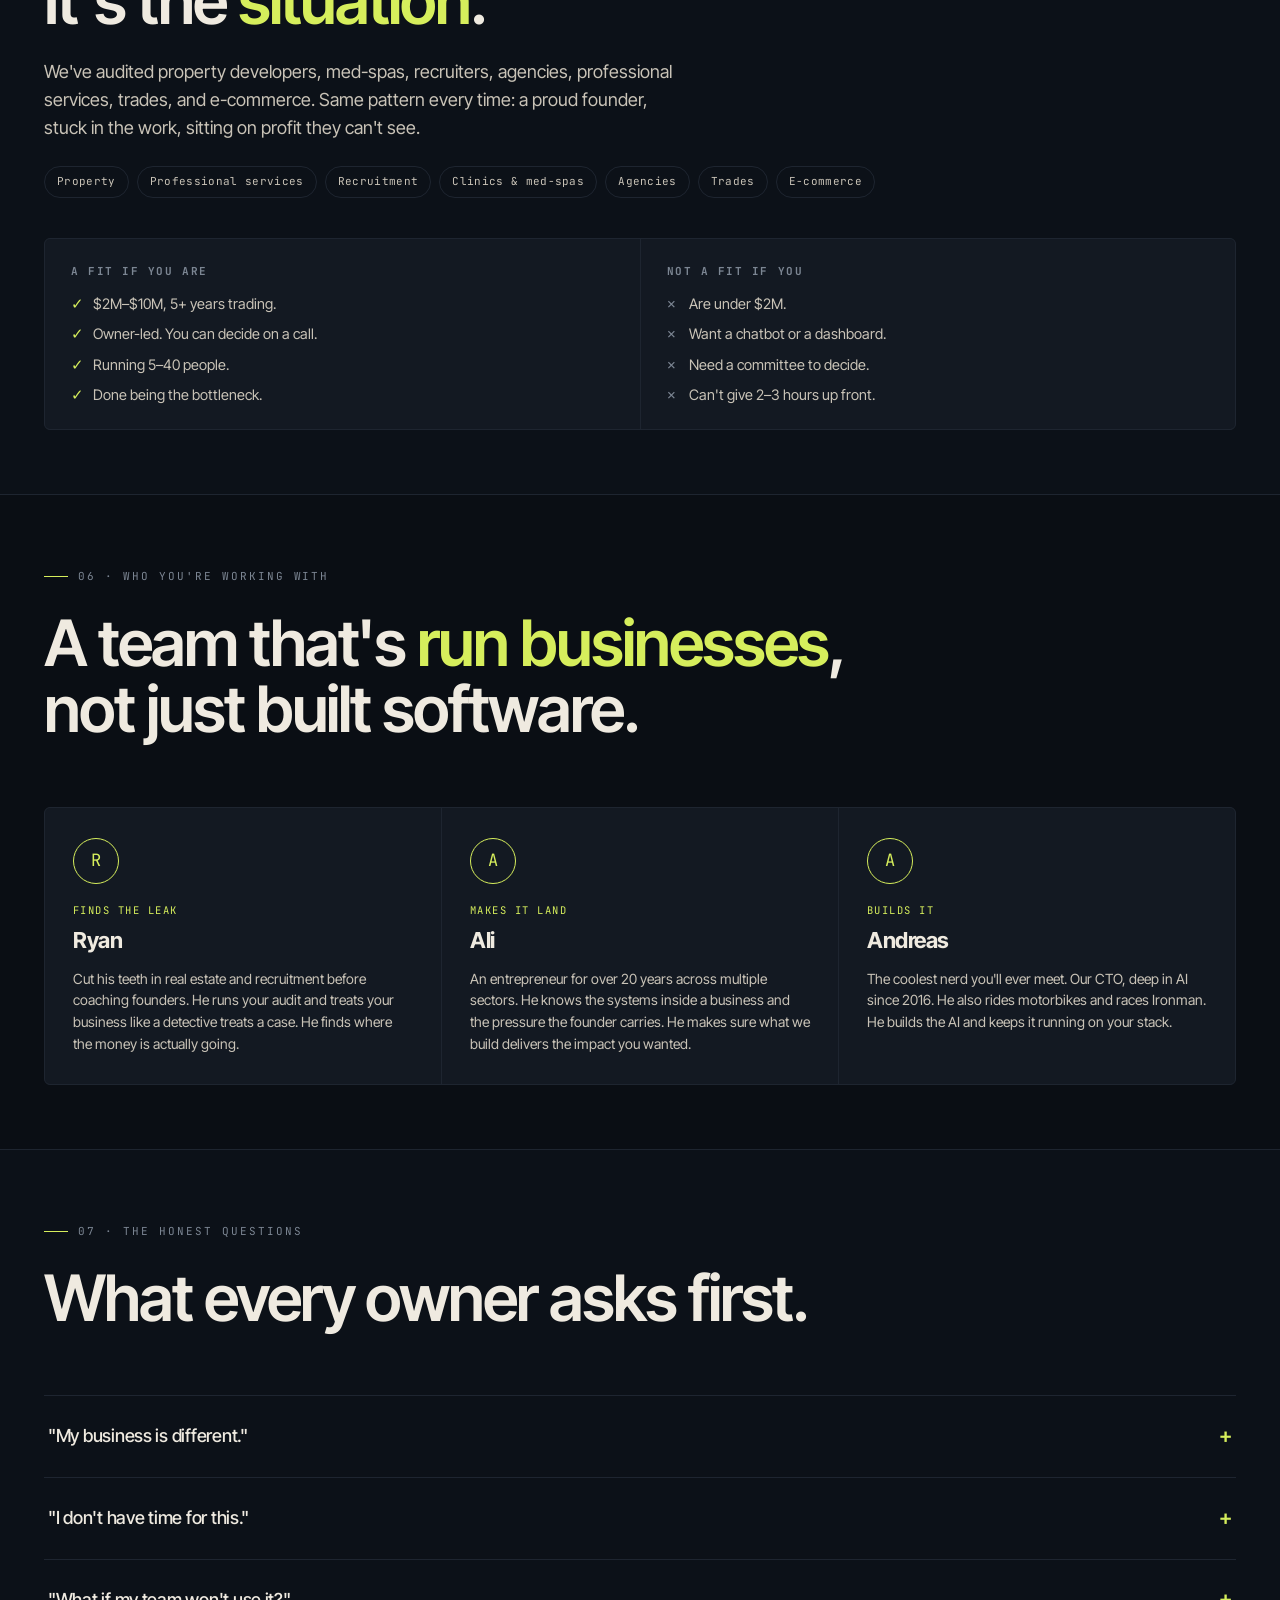
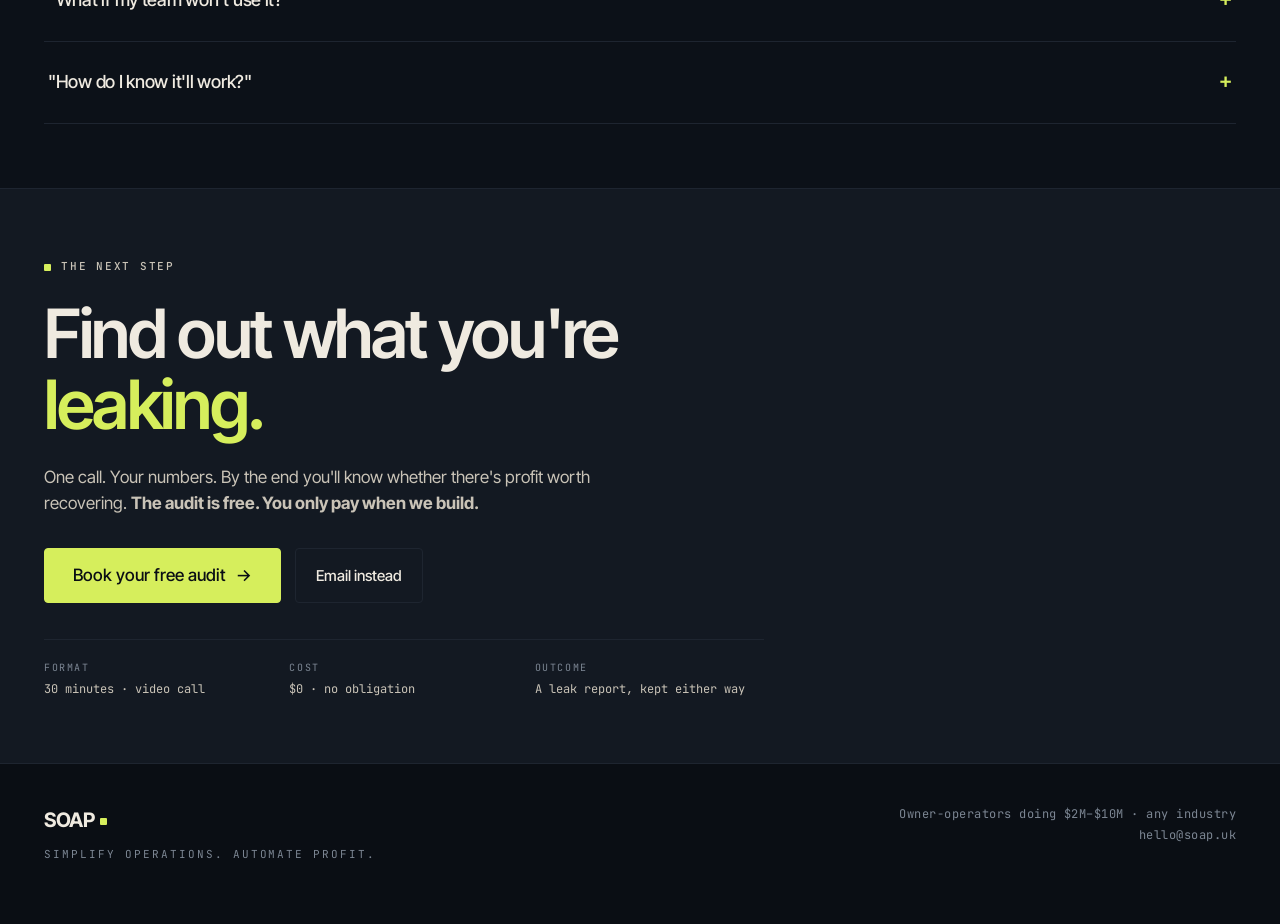
==== commit a820422f: "ADHD-optimise homepage + /audit: scannable, varied blocks, focal CTAs Apply the Jamie-page pattern a" ====
--- a/index.html
+++ b/index.html
@@ -6,7 +6,7 @@
 <title>SOAP — AI operations for owner-operators doing $2M–$10M</title>
 <meta name="description" content="The Profit Leaks Audit. Slide your numbers, see what your business is quietly leaking, then plug the first leak with AI in days. Non-technical. Owner-friendly. Any industry." />
 <meta property="og:title" content="Your business is leaking $50K–$500K a year. We find it, then plug it with AI." />
-<meta property="og:description" content="For owner-operators doing $2M–$10M, any industry. See your leak number live, then book a 30-minute demo." />
+<meta property="og:description" content="For owner-operators doing $2M–$10M, any industry. See your leak number live, then book the free audit." />
 
 <link rel="icon" type="image/svg+xml" href="assets/logo/favicon.svg" />
 <link rel="apple-touch-icon" href="assets/logo/apple-touch-icon.svg" />
@@ -16,18 +16,51 @@
 <link href="https://fonts.googleapis.com/css2?family=Inter+Tight:wght@400;500;600;700&family=JetBrains+Mono:wght@400;500&display=swap" rel="stylesheet">
 
 <link rel="stylesheet" href="styles.css" />
+
+<style>
+  /* ---- Homepage ADHD layer: scannable bold, varied blocks, focal points ---- */
+  .lead b, .hero__sub b, .step__body b, .do-col__list b { color: var(--bone); font-weight: 600; }
+
+  /* one-line claim band under hero — breaks straight into a focal statement */
+  .claimband{ border-top:var(--hair); border-bottom:var(--hair); background:#0C1118; }
+  .claimband .inner{ max-width:var(--maxw); margin:0 auto; padding:22px 24px; font-family:var(--display); font-weight:600; font-size:clamp(18px,2.2vw,24px); letter-spacing:-0.02em; color:var(--bone-mute); }
+  .claimband em{ color:var(--signal); font-style:normal; }
+
+  /* founders — human anchor, visually distinct from the steps grid */
+  .founders{ margin-top:var(--s-6); display:grid; grid-template-columns:repeat(3,1fr); gap:1px; background:var(--carbon); border:var(--hair); border-radius:var(--radius); overflow:hidden; }
+  .founder{ background:var(--slate); padding:30px 28px; }
+  .founder .avatar{ width:46px; height:46px; border-radius:50%; border:1px solid var(--signal); display:flex; align-items:center; justify-content:center; font-family:var(--mono); font-size:17px; color:var(--signal); }
+  .founder .role{ margin-top:18px; font-family:var(--mono); font-size:10.5px; letter-spacing:0.14em; text-transform:uppercase; color:var(--signal); }
+  .founder .nm{ font-family:var(--display); font-weight:700; font-size:22px; letter-spacing:-0.02em; color:var(--bone); margin-top:4px; }
+  .founder .bio{ margin-top:10px; font-size:14px; line-height:1.55; color:var(--bone-mute); }
+  @media (max-width:900px){ .founders{ grid-template-columns:1fr; } }
+
+  /* compact fit-check — replaces the second big do-grid so it doesn't read samey */
+  .fit{ margin-top:var(--s-5); display:grid; grid-template-columns:1fr 1fr; gap:1px; background:var(--carbon); border:var(--hair); border-radius:var(--radius); overflow:hidden; }
+  .fit .col{ background:var(--slate); padding:24px 26px; }
+  .fit h4{ font-family:var(--mono); font-size:11px; letter-spacing:0.14em; text-transform:uppercase; color:var(--mist); margin-bottom:14px; }
+  .fit ul{ list-style:none; margin:0; padding:0; display:flex; flex-direction:column; gap:10px; }
+  .fit li{ font-size:14.5px; color:var(--bone-mute); line-height:1.4; padding-left:22px; position:relative; }
+  .fit .yes li::before{ content:"✓"; position:absolute; left:0; color:var(--signal); font-family:var(--mono); }
+  .fit .no li::before{ content:"✕"; position:absolute; left:0; color:var(--mist); font-family:var(--mono); }
+  @media (max-width:700px){ .fit{ grid-template-columns:1fr; } }
+
+  /* industries — focal one-liner with chips */
+  .industries{ margin-top:24px; display:flex; flex-wrap:wrap; gap:8px; }
+  .industries .chip{ font-family:var(--mono); font-size:11px; letter-spacing:0.03em; color:var(--bone-mute); border:1px solid var(--carbon); border-radius:999px; padding:6px 12px; }
+
+  /* trim section top padding so the page is shorter overall */
+  .section{ padding: var(--s-6) 0; }
+</style>
 </head>
 <body>
 
 <!-- ===================== TOP NAV ===================== -->
 <header class="topbar">
   <div class="topbar__inner">
-    <a href="#top" class="topbar__brand">
-      <span class="wm">SOAP<span class="wm-pip"></span></span>
-    </a>
+    <a href="#top" class="topbar__brand"><span class="wm">SOAP<span class="wm-pip"></span></span></a>
     <nav class="topbar__nav">
       <a href="#calculator">The calculator</a>
-      <a href="#pain">The pain</a>
       <a href="#how">How it works</a>
       <a href="#team">Who we are</a>
       <a href="/audit/" class="topbar__cta">Book your audit →</a>
@@ -45,21 +78,21 @@
         <span class="eyebrow"><span class="pip"></span>For owner-operators doing $2M – $10M · any industry</span>
         <h1 class="hero__title">
           Your business is leaking <span class="signal">$50K–$500K</span> a year.<br>
-          We find exactly where, then plug it with <span class="signal">AI</span>.
+          We find it, then plug it with <span class="signal">AI</span>.
         </h1>
         <p class="hero__sub">
-          Margin slips on every job. Quotes sit in a queue. Leads go cold. Your best people spend half their week on admin. You don't need more software. You need an AI layer that knows how your business actually runs.
+          Margin slips on every job. Quotes sit in a queue. Leads go cold. Your best people lose half their week to admin. <b>You don't need more software. You need an AI layer that knows how your business actually runs.</b>
         </p>
         <div class="hero__actions">
           <a href="#calculator" class="btn btn--primary">See your leak number <span class="arrow">↓</span></a>
           <a href="/audit/" class="btn btn--ghost">Book the audit</a>
         </div>
-        <p class="hero__attr">Non-technical. No new software for your team to learn. Built around how you already work.</p>
+        <p class="hero__attr">Free audit. Non-technical. Nothing for your team to learn.</p>
       </div>
 
       <div class="hero__stats">
         <div class="stat"><div class="v">10 days</div><div class="l">First leak plugged</div></div>
-        <div class="stat"><div class="v">$2M – $10M</div><div class="l">Revenue range we work with</div></div>
+        <div class="stat"><div class="v">$2M – $10M</div><div class="l">Revenue we work with</div></div>
         <div class="stat"><div class="v">20×+</div><div class="l">Projected year-one ROI</div></div>
         <div class="stat"><div class="v">$0</div><div class="l">Cost of the audit</div></div>
       </div>
@@ -67,16 +100,17 @@
   </div>
 </section>
 
-<!-- ===================== THE CALCULATOR ===================== -->
+<!-- ===================== CLAIM BAND ===================== -->
+<div class="claimband">
+  <div class="inner">We don't add money. We <em>find</em> money that's already walking out the door.</div>
+</div>
+
+<!-- ===================== THE CALCULATOR (the focal draw) ===================== -->
 <section id="calculator" class="section section--alt">
   <div class="container">
     <div class="section__num">01 · The calculator</div>
-    <h2 class="section__h">
-      Slide your numbers. See what's <span class="signal">leaking out</span>.
-    </h2>
-    <p class="lead">
-      Most established businesses your size lose 4–8% of revenue to leaks they can't see. They sit across four areas: profit, people, process, and pipeline. Move the sliders. The number is yours, with your name on it.
-    </p>
+    <h2 class="section__h">Slide your numbers. See what's <span class="signal">leaking out</span>.</h2>
+    <p class="lead">Most businesses your size lose <b>4–8% of revenue</b> to leaks they can't see, spread across four areas: profit, people, process, and pipeline. Move the sliders. The number is yours.</p>
 
     <div class="calc">
       <div class="calc__inputs">
@@ -126,103 +160,79 @@
           <div class="calc__readout-sub mono" id="leakRange">range · $250K – $350K</div>
         </div>
 
-        <div class="calc__breakdown" id="breakdownOut">
-          <!-- populated by JS -->
-        </div>
+        <div class="calc__breakdown" id="breakdownOut"><!-- populated by JS --></div>
 
         <div class="calc__cta">
-          <a href="/audit/" class="btn btn--primary btn--lg">Book the free audit <span class="arrow">→</span></a>
-          <p class="calc__note">We'll show you the system, walk through where this number comes from in your business, and the plan to plug the first one.</p>
-        </div>
-      </div>
-    </div>
-
-    <p class="calc__disclaimer mono">Industry benchmarks for owner-operators $2M–$10M. Your actual number is produced in the Profit Leaks Audit, on your real data.</p>
-  </div>
-</section>
-
-<!-- ===================== THE PAIN ===================== -->
+          <a href="/audit/" class="btn btn--primary btn--lg">Get this number for real <span class="arrow">→</span></a>
+          <p class="calc__note">The free audit replaces every line with your actual figure, on a 30-minute call.</p>
+        </div>
+      </div>
+    </div>
+
+    <p class="calc__disclaimer mono">Benchmarks for owner-operators $2M–$10M. Your real number comes out of the Profit Leaks Audit, on your data.</p>
+  </div>
+</section>
+
+<!-- ===================== THE PAIN (4 punchy) ===================== -->
 <section id="pain" class="section">
   <div class="container">
-    <div class="section__num">02 · The pain</div>
-    <h2 class="section__h">
-      You didn't build this to become the <span class="signal">bottleneck</span>.
-    </h2>
-    <p class="lead">
-      You built it to do good work and make good money. Now every quote, every number, every decision routes back to you. Sound familiar?
-    </p>
+    <div class="section__num">02 · Sound familiar?</div>
+    <h2 class="section__h">You didn't build this to become the <span class="signal">bottleneck</span>.</h2>
 
     <div class="pain-grid">
       <div class="pain">
         <div class="pain__num mono">01</div>
-        <div class="pain__title">Quotes and proposals take too long.</div>
-        <div class="pain__body">You win the slow deals and lose the good ones. Pricing lives in your head. By the time it goes out, the buyer has already moved on.</div>
+        <div class="pain__title">Quotes take too long. You win the slow deals, lose the good ones.</div>
+        <div class="pain__body">Pricing lives in your head. By the time it goes out, the buyer has moved on.</div>
       </div>
       <div class="pain">
         <div class="pain__num mono">02</div>
         <div class="pain__title">Work gets delivered. It never gets billed.</div>
-        <div class="pain__body">Someone asks for more. Your team does it. Nobody writes it up. Months later the job that looked profitable on paper is underwater.</div>
+        <div class="pain__body">Someone asks for more, your team does it, nobody writes it up. The profitable job goes underwater.</div>
       </div>
       <div class="pain">
         <div class="pain__num mono">03</div>
-        <div class="pain__title">Your numbers live in three systems that never agree.</div>
-        <div class="pain__body">Your bookkeeper sends one set. Your ops lead sends another. You spend the weekend reconciling them before Monday.</div>
+        <div class="pain__title">The answer is always in your head.</div>
+        <div class="pain__body">Every approval, every exception, every client wants you. So you never get out of the work.</div>
       </div>
       <div class="pain">
         <div class="pain__num mono">04</div>
-        <div class="pain__title">Handoffs drop. Things stall.</div>
-        <div class="pain__body">No single source of truth. A deal, a job, a ticket sits idle because nobody chased it. The cost lands on you.</div>
-      </div>
-      <div class="pain">
-        <div class="pain__num mono">05</div>
-        <div class="pain__title">The answer is always in your head.</div>
-        <div class="pain__body">Your team can't move without you. Every approval, every exception, every client wants you specifically. So you never get out of the work.</div>
-      </div>
-      <div class="pain">
-        <div class="pain__num mono">06</div>
         <div class="pain__title">Take two weeks off and it wobbles.</div>
-        <div class="pain__body">The business runs on you, not on systems. You haven't had a proper break in years and you know it.</div>
+        <div class="pain__body">The business runs on you, not on systems. You haven't had a proper break in years.</div>
       </div>
     </div>
 
     <div class="pull">
-      <span class="pull__mark">"</span>
-      <p class="pull__text">I'm working harder than I did 10 years ago, the business is bigger, and I'm <span class="signal">less in control</span> than I've ever been.</p>
+      <p class="pull__text">I'm working harder than 10 years ago, the business is bigger, and I'm <span class="signal">less in control</span> than ever.</p>
       <div class="pull__attr">— every owner we've audited</div>
     </div>
   </div>
 </section>
 
-<!-- ===================== WHAT WE DO (NON-TECHNICAL) ===================== -->
+<!-- ===================== WHAT WE DO ===================== -->
 <section class="section section--alt">
   <div class="container">
-    <div class="section__num">03 · What we do · in plain English</div>
-    <h2 class="section__h">
-      We don't sell you software. We onboard an <span class="signal">AI layer</span> into your business, the way you'd onboard a great senior hire.
-    </h2>
-    <p class="lead">
-      Nothing technical to learn. Nothing for your team to adopt. We sit beside your operation, load it with everything we'd teach a brilliant new hire, and quietly start running the parts you hate doing.
-    </p>
+    <div class="section__num">03 · In plain English</div>
+    <h2 class="section__h">We don't sell software. We onboard an <span class="signal">AI layer</span> into your business.</h2>
+    <p class="lead">The way you'd onboard a great senior hire. Nothing technical to learn. Nothing for your team to adopt.</p>
 
     <div class="do-grid">
       <div class="do-col">
-        <h4 class="do-col__h">What we do</h4>
+        <h4 class="do-col__h">We do</h4>
         <ul class="do-col__list do-col__list--yes">
-          <li>Map how money actually moves through your business. Sales, delivery, invoicing, cash.</li>
-          <li>Build an AI layer that holds your context. Your clients, suppliers, pricing logic, and SOPs.</li>
-          <li>Plug the biggest leak first. Live in days, not months.</li>
-          <li>Stand up your command centre. The right numbers surface at the right time.</li>
-          <li>Stay on monthly to keep it sharp as your business grows.</li>
+          <li><b>Map the money.</b> How it moves through sales, delivery, invoicing, cash.</li>
+          <li><b>Build the AI layer.</b> Loaded with your clients, pricing, and SOPs.</li>
+          <li><b>Plug the biggest leak first.</b> Live in days, not months.</li>
+          <li><b>Keep it sharp.</b> We stay on monthly as you grow.</li>
         </ul>
       </div>
       <div class="do-col">
-        <h4 class="do-col__h">What you don't have to do</h4>
+        <h4 class="do-col__h">You don't</h4>
         <ul class="do-col__list do-col__list--no">
-          <li>Learn new software. The AI works with what you already use.</li>
-          <li>Convince your team to adopt anything. The system runs in the background.</li>
+          <li>Learn new software. It works with what you already use.</li>
+          <li>Get your team to adopt anything. It runs in the background.</li>
           <li>Rip out your accounting, CRM, or project tools.</li>
-          <li>Send data outside your environment. Your data stays where it is.</li>
-          <li>Become a tech person. You stay the operator. We stay the operator's AI team.</li>
+          <li>Become technical. You stay the operator.</li>
         </ul>
       </div>
     </div>
@@ -233,68 +243,52 @@
 <section id="how" class="section">
   <div class="container">
     <div class="section__num">04 · How it works</div>
-    <h2 class="section__h">
-      Three steps. First leak plugged in <span class="signal">10 days</span>.
-    </h2>
+    <h2 class="section__h">Three steps. First leak plugged in <span class="signal">10 days</span>.</h2>
 
     <div class="steps">
       <div class="step">
-        <div class="step__head">
-          <span class="step__num mono">Day 0–2</span>
-          <h3 class="step__title">The Profit Leaks Audit</h3>
-        </div>
-        <p class="step__body">A couple of hours with you. We read your real numbers across the four areas: profit, people, process, and pipeline. We put a dollar figure on each leak. You walk away with a one-page leak report whether you work with us or not.</p>
-      </div>
-
+        <div class="step__head"><span class="step__num mono">Day 0–2</span><h3 class="step__title">The Profit Leaks Audit</h3></div>
+        <p class="step__body">A couple of hours with you. We read your numbers across profit, people, process, and pipeline, and put a dollar figure on each leak. <b>You keep the one-page report either way.</b></p>
+      </div>
       <div class="step">
-        <div class="step__head">
-          <span class="step__num mono">Day 3–10</span>
-          <h3 class="step__title">The first leak plugged</h3>
-        </div>
-        <p class="step__body">We take the biggest, fastest leak and build the AI around it. Loaded with your context. Running inside the tools you already have. Live before any other decision gets made.</p>
-      </div>
-
+        <div class="step__head"><span class="step__num mono">Day 3–10</span><h3 class="step__title">First leak plugged</h3></div>
+        <p class="step__body">We take the biggest, fastest leak and build the AI around it. Running inside the tools you already have. <b>Live before any other decision gets made.</b></p>
+      </div>
       <div class="step">
-        <div class="step__head">
-          <span class="step__num mono">Month 1–3</span>
-          <h3 class="step__title">The full build</h3>
-        </div>
-        <p class="step__body">We work through the rest of the leaks one at a time. By the end your AI layer is running the operations that used to run through you. You work on the business, not in it. The number on the calculator starts showing up in your P&amp;L.</p>
-      </div>
-    </div>
-  </div>
-</section>
-
-<!-- ===================== WHO IT'S FOR ===================== -->
+        <div class="step__head"><span class="step__num mono">Month 1–3</span><h3 class="step__title">The full build</h3></div>
+        <p class="step__body">We work through the rest, one at a time. The AI runs what used to run through you. <b>The number on the calculator shows up in your P&amp;L.</b></p>
+      </div>
+    </div>
+  </div>
+</section>
+
+<!-- ===================== WHO IT'S FOR (compact, not a second do-grid) ===================== -->
 <section class="section section--alt">
   <div class="container">
     <div class="section__num">05 · Who this is for</div>
-    <h2 class="section__h">
-      Built for one kind of operator. <span class="signal">The one stuck in the work.</span>
-    </h2>
-    <p class="lead">
-      The common thread is never the industry. It's the situation. We've audited property developers, med-spas, recruiters, agencies, professional services firms, trades, and e-commerce operators. The pattern is identical: a proud founder, stuck in the work, sitting on profit they can't see.
-    </p>
-
-    <div class="do-grid">
-      <div class="do-col">
-        <h4 class="do-col__h">A fit if you are</h4>
-        <ul class="do-col__list do-col__list--yes">
-          <li>An established business doing $2M–$10M in annual revenue.</li>
-          <li>Owner-led. The buck stops with you. You can decide on a call.</li>
+    <h2 class="section__h">The thread is never the industry. It's the <span class="signal">situation</span>.</h2>
+    <p class="lead">We've audited property developers, med-spas, recruiters, agencies, professional services, trades, and e-commerce. Same pattern every time: a proud founder, stuck in the work, sitting on profit they can't see.</p>
+    <div class="industries">
+      <span class="chip">Property</span><span class="chip">Professional services</span><span class="chip">Recruitment</span><span class="chip">Clinics &amp; med-spas</span><span class="chip">Agencies</span><span class="chip">Trades</span><span class="chip">E-commerce</span>
+    </div>
+
+    <div class="fit">
+      <div class="col">
+        <h4>A fit if you are</h4>
+        <ul class="yes">
+          <li>$2M–$10M, 5+ years trading.</li>
+          <li>Owner-led. You can decide on a call.</li>
           <li>Running 5–40 people.</li>
-          <li>5+ years trading, so the leaks have had time to set in.</li>
-          <li>Ready to stop being the bottleneck and start running it like an asset.</li>
+          <li>Done being the bottleneck.</li>
         </ul>
       </div>
-      <div class="do-col">
-        <h4 class="do-col__h">Not a fit if you</h4>
-        <ul class="do-col__list do-col__list--no">
-          <li>Are under $2M. There isn't enough to recover yet.</li>
-          <li>Want to stay hands-on in every decision.</li>
-          <li>Want a chatbot, a dashboard, or another app for your team to ignore.</li>
-          <li>Need a committee to make a decision.</li>
-          <li>Aren't ready to give us 2–3 hours in the first two weeks.</li>
+      <div class="col">
+        <h4>Not a fit if you</h4>
+        <ul class="no">
+          <li>Are under $2M.</li>
+          <li>Want a chatbot or a dashboard.</li>
+          <li>Need a committee to decide.</li>
+          <li>Can't give 2–3 hours up front.</li>
         </ul>
       </div>
     </div>
@@ -305,96 +299,73 @@
 <section id="team" class="section">
   <div class="container">
     <div class="section__num">06 · Who you're working with</div>
-    <h2 class="section__h">
-      A small team that's <span class="signal">run businesses</span>, not just built software.
-    </h2>
-
-    <div class="steps">
-      <div class="step">
-        <div class="step__head">
-          <span class="step__num mono">Finds the leak</span>
-          <h3 class="step__title">Ryan</h3>
-        </div>
-        <p class="step__body">Ryan cut his teeth in real estate and recruitment before moving into coaching founders. He runs your audit. He treats your business like a detective treats a case, and he finds where the money is actually going.</p>
-      </div>
-
-      <div class="step">
-        <div class="step__head">
-          <span class="step__num mono">Makes it land</span>
-          <h3 class="step__title">Ali</h3>
-        </div>
-        <p class="step__body">Ali has been an entrepreneur for over 20 years across multiple sectors. He knows the systems inside a business and the pressure the founder is under. He makes sure what we build delivers the impact you actually wanted.</p>
-      </div>
-
-      <div class="step">
-        <div class="step__head">
-          <span class="step__num mono">Builds it</span>
-          <h3 class="step__title">Andreas</h3>
-        </div>
-        <p class="step__body">Andreas is the coolest nerd you'll ever meet. He's our CTO and has been deep in AI since 2016. He also rides motorbikes and races Ironman. He builds the AI and keeps it running on your stack.</p>
-      </div>
-    </div>
-  </div>
-</section>
-
-<!-- ===================== OBJECTIONS / FAQ ===================== -->
+    <h2 class="section__h">A team that's <span class="signal">run businesses</span>, not just built software.</h2>
+
+    <div class="founders">
+      <div class="founder">
+        <div class="avatar">R</div>
+        <div class="role">Finds the leak</div>
+        <div class="nm">Ryan</div>
+        <div class="bio">Cut his teeth in real estate and recruitment before coaching founders. He runs your audit and treats your business like a detective treats a case. He finds where the money is actually going.</div>
+      </div>
+      <div class="founder">
+        <div class="avatar">A</div>
+        <div class="role">Makes it land</div>
+        <div class="nm">Ali</div>
+        <div class="bio">An entrepreneur for over 20 years across multiple sectors. He knows the systems inside a business and the pressure the founder carries. He makes sure what we build delivers the impact you wanted.</div>
+      </div>
+      <div class="founder">
+        <div class="avatar">A</div>
+        <div class="role">Builds it</div>
+        <div class="nm">Andreas</div>
+        <div class="bio">The coolest nerd you'll ever meet. Our CTO, deep in AI since 2016. He also rides motorbikes and races Ironman. He builds the AI and keeps it running on your stack.</div>
+      </div>
+    </div>
+  </div>
+</section>
+
+<!-- ===================== FAQ (4) ===================== -->
 <section class="section section--alt">
   <div class="container">
     <div class="section__num">07 · The honest questions</div>
-    <h2 class="section__h">
-      What every owner asks on the first call.
-    </h2>
+    <h2 class="section__h">What every owner asks first.</h2>
 
     <div class="faq">
       <details class="faq__item">
         <summary class="faq__q">"My business is different."</summary>
-        <div class="faq__a">That's exactly why we don't sell generic AI tools. Every build is shaped around how your specific business runs. Your clients, your pricing logic, your SOPs. Generic tools give generic outputs. We build around how you actually work.</div>
+        <div class="faq__a">That's exactly why we don't sell generic tools. Every build is shaped around your clients, your pricing, your SOPs. Generic in, generic out. We build around how you actually work.</div>
       </details>
       <details class="faq__item">
-        <summary class="faq__q">"I don't have time to implement this."</summary>
-        <div class="faq__a">We need 2–3 hours of your time in week one. After that we run the build. The system gives you time back, it does not cost it. If you can't find 2 hours in a fortnight, this isn't the right moment.</div>
+        <summary class="faq__q">"I don't have time for this."</summary>
+        <div class="faq__a">We need 2–3 hours of your time in week one. After that we run the build. It gives you time back, it doesn't cost it.</div>
       </details>
       <details class="faq__item">
         <summary class="faq__q">"What if my team won't use it?"</summary>
-        <div class="faq__a">They don't have to. The AI layer runs in the background of the tools your team already uses. Email, your CRM, your accounting system. We don't ask anyone to adopt a new app. That adoption problem is the whole reason most software fails.</div>
+        <div class="faq__a">They don't have to. The AI runs in the background of the tools they already use. Nobody adopts a new app. That adoption problem is why most software fails.</div>
       </details>
       <details class="faq__item">
-        <summary class="faq__q">"Is my data safe?"</summary>
-        <div class="faq__a">Yes. We work inside your existing systems. Your data does not leave your environment. We sign whatever your lawyer wants signed.</div>
+        <summary class="faq__q">"How do I know it'll work?"</summary>
+        <div class="faq__a">The audit puts a dollar number on the leaks before you sign anything. If we find $300K of leaks and the build costs $20K, the case makes itself. If we can't, we tell you straight.</div>
       </details>
-      <details class="faq__item">
-        <summary class="faq__q">"How do I know it'll actually work?"</summary>
-        <div class="faq__a">Because the audit puts a dollar number on the leaks before you sign anything. If we identify $300K of annual leaks and the build costs $20K, the case is made on paper. If we can't find leaks worth more than the build, we tell you straight and refer you elsewhere.</div>
-      </details>
-      <details class="faq__item">
-        <summary class="faq__q">"I'm not technical."</summary>
-        <div class="faq__a">Good. Neither are most of our clients. The whole point of SOAP is that you stay the operator and we run the AI side. You'll never touch a line of code, configure a tool, or learn a new piece of software. You ask questions, we run the build.</div>
-      </details>
-    </div>
-  </div>
-</section>
-
-<!-- ===================== BOOK THE DEMO ===================== -->
+    </div>
+  </div>
+</section>
+
+<!-- ===================== BOOK ===================== -->
 <section id="book" class="section section--book">
   <div class="container">
     <div class="book">
       <span class="eyebrow"><span class="pip"></span>The next step</span>
-      <h2 class="book__h">
-        30 minutes. See the system. <span class="signal">Get your number.</span>
-      </h2>
-      <p class="book__sub">
-        On the demo we'll show you how SOAP runs inside a business like yours, walk through a leak audit from a real client (anonymised), and map out what the first 10 days would look like if we worked together. No deck. No pitch. You'll know whether this is a fit by the end of the call.
-      </p>
-
+      <h2 class="book__h">Find out what you're <span class="signal">leaking.</span></h2>
+      <p class="book__sub">One call. Your numbers. By the end you'll know whether there's profit worth recovering. <b>The audit is free. You only pay when we build.</b></p>
       <div class="book__actions">
         <a href="/audit/" class="btn btn--primary btn--xl">Book your free audit <span class="arrow">→</span></a>
         <a href="mailto:hello@soap.uk?subject=AI%20audit%20request" class="btn btn--ghost">Email instead</a>
       </div>
-
       <div class="book__meta mono">
         <div><span class="lbl">format</span> 30 minutes · video call</div>
         <div><span class="lbl">cost</span> $0 · no obligation</div>
-        <div><span class="lbl">outcome</span> Either a clear plan or a clear pass</div>
+        <div><span class="lbl">outcome</span> A leak report, kept either way</div>
       </div>
     </div>
   </div>
@@ -406,10 +377,7 @@
       <span class="wm">SOAP<span class="wm-pip"></span></span>
       <div class="footer__tag mono">Simplify Operations. Automate Profit.</div>
     </div>
-    <div class="footer__meta mono">
-      Built for owner-operators doing $2M–$10M · any industry<br>
-      hello@soap.uk
-    </div>
+    <div class="footer__meta mono">Owner-operators doing $2M–$10M · any industry<br>hello@soap.uk</div>
   </div>
 </footer>
 
@@ -440,11 +408,9 @@
     if(n>=1e3) return '$'+Math.round(n/1e3)+'K';
     return '$'+Math.round(n);
   }
-  function fmtFull(n){
-    return '$'+Math.round(n).toLocaleString('en-US');
-  }
-
-  // Eight leaks, two per SOAP area. Each is a % of revenue at baseline.
+  function fmtFull(n){ return '$'+Math.round(n).toLocaleString('en-US'); }
+
+  // Eight leaks, two per SOAP area. % of revenue at baseline.
   // People and Process leaks scale with how much runs through the owner and team size.
   // Tuned so $5M · 20 people · Typical · chaos 3 lands near 6% (~$300K).
   const buckets = [
@@ -469,9 +435,9 @@
     ownerOut.textContent = ownerLabels[ownerIdx];
     chaosOut.textContent = chaosLabels[chaos-1];
 
-    const chaosMult = 1 + (chaos - 3) * 0.10;                 // ±20% across the chaos range
-    const ownerMult = ownerFactors[ownerIdx];                 // 0.7 / 1.0 / 1.4
-    const teamMult  = 1 + Math.max(0, (team - 15)) * 0.004;   // bigger team = more coordination leak
+    const chaosMult = 1 + (chaos - 3) * 0.10;
+    const ownerMult = ownerFactors[ownerIdx];
+    const teamMult  = 1 + Math.max(0, (team - 15)) * 0.004;
 
     let total = 0;
     const rows = buckets.map(b => {
